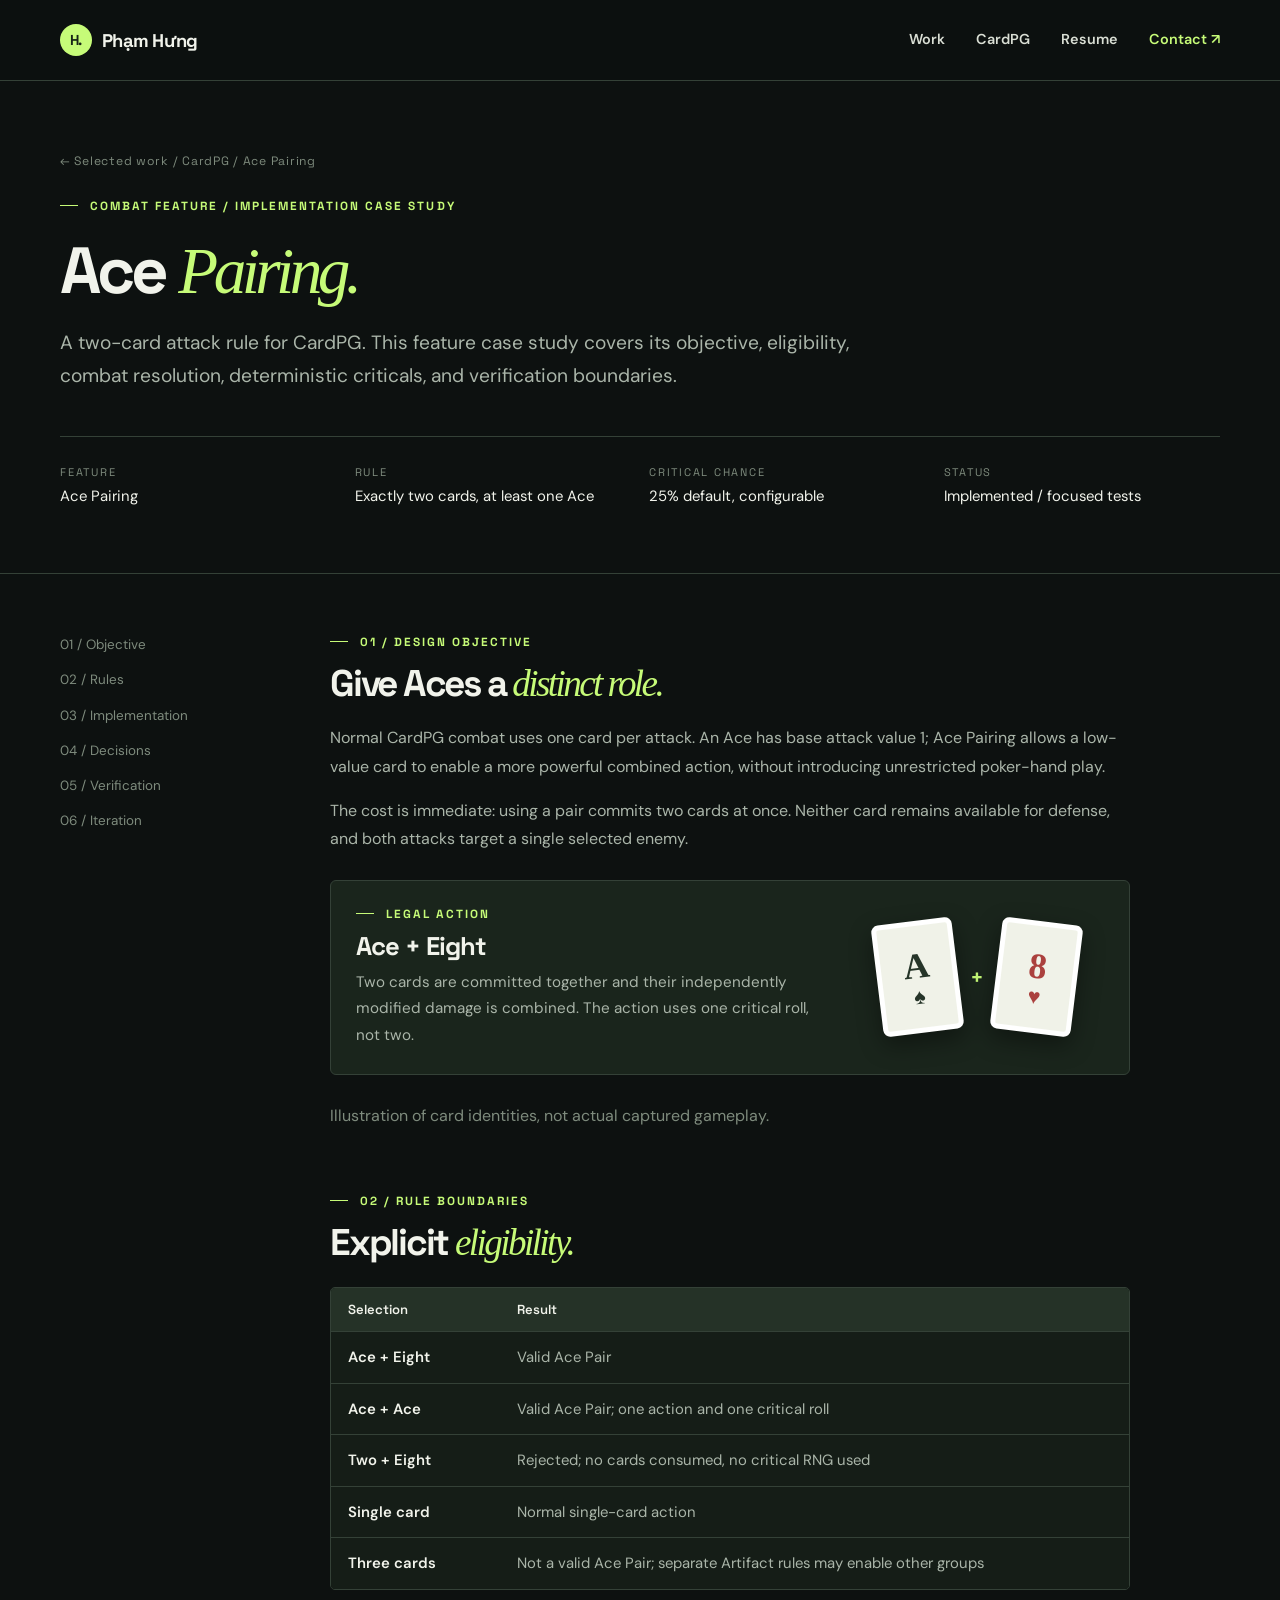
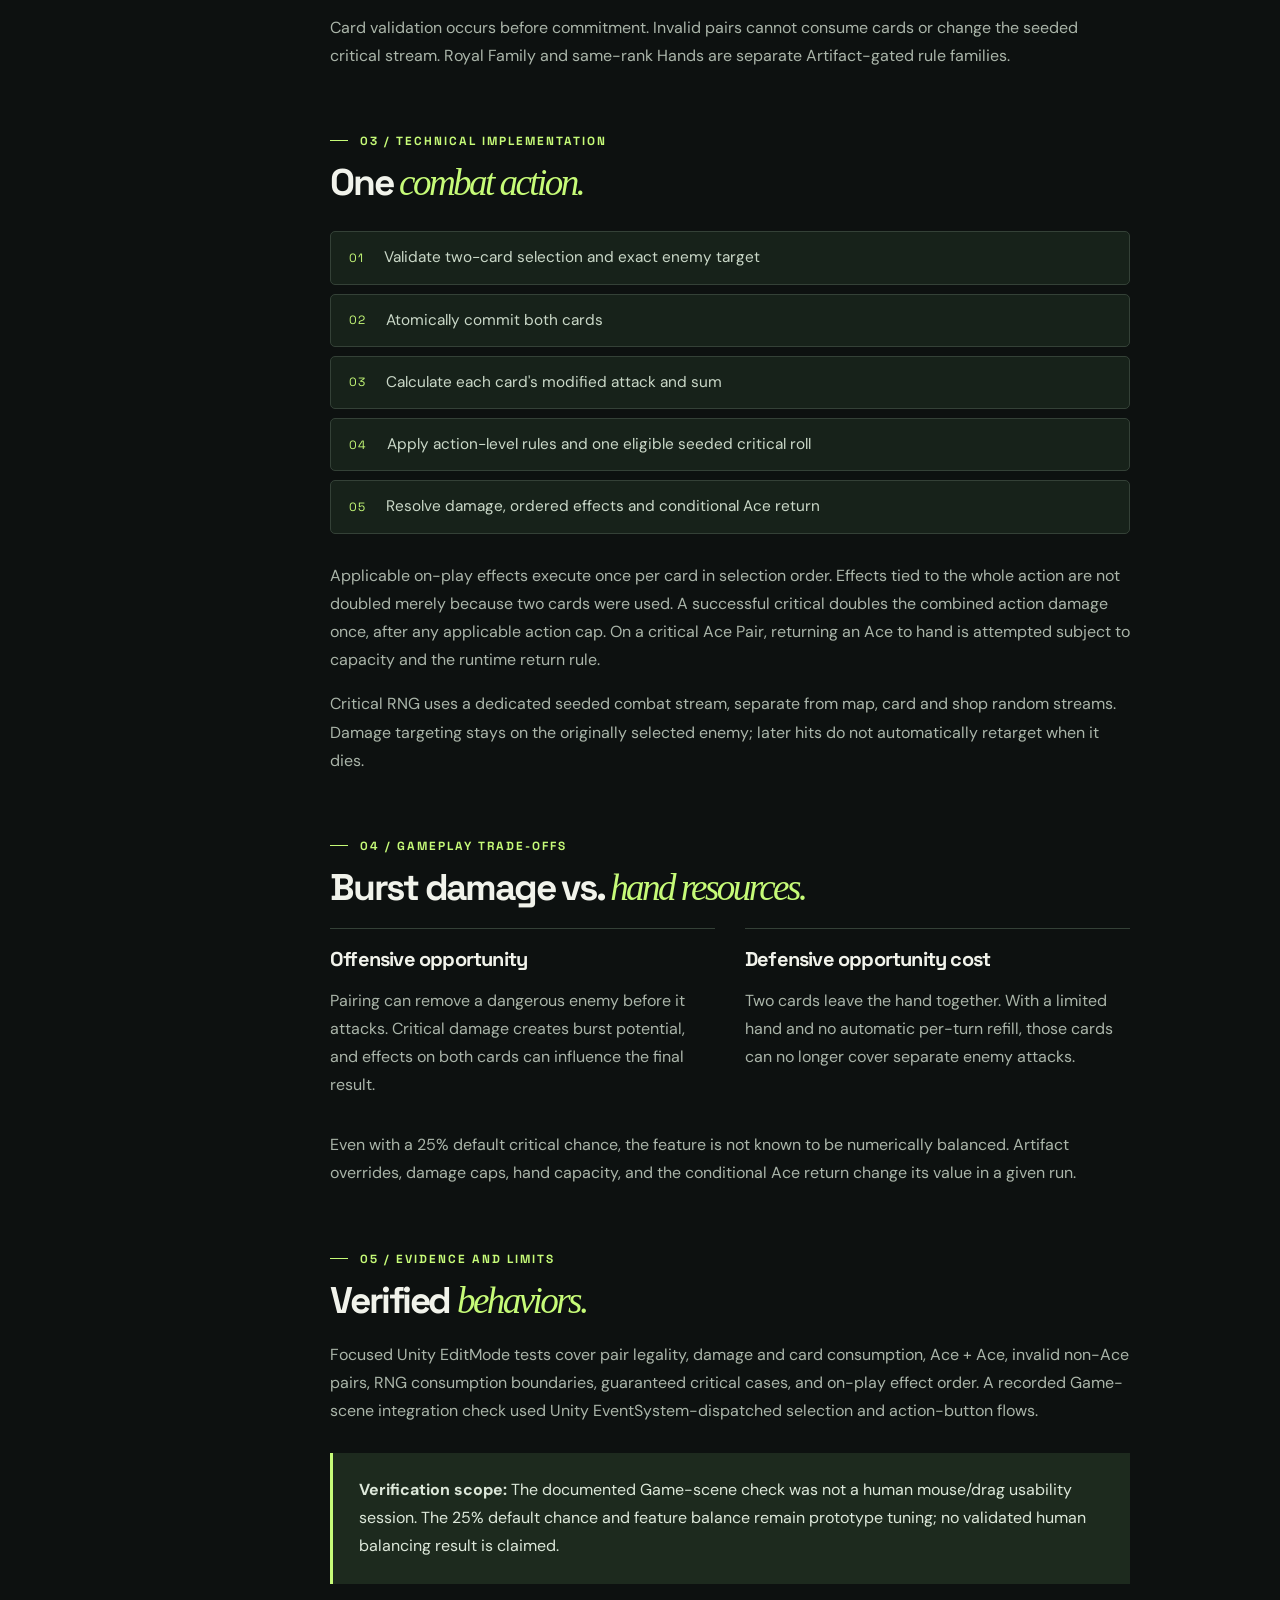
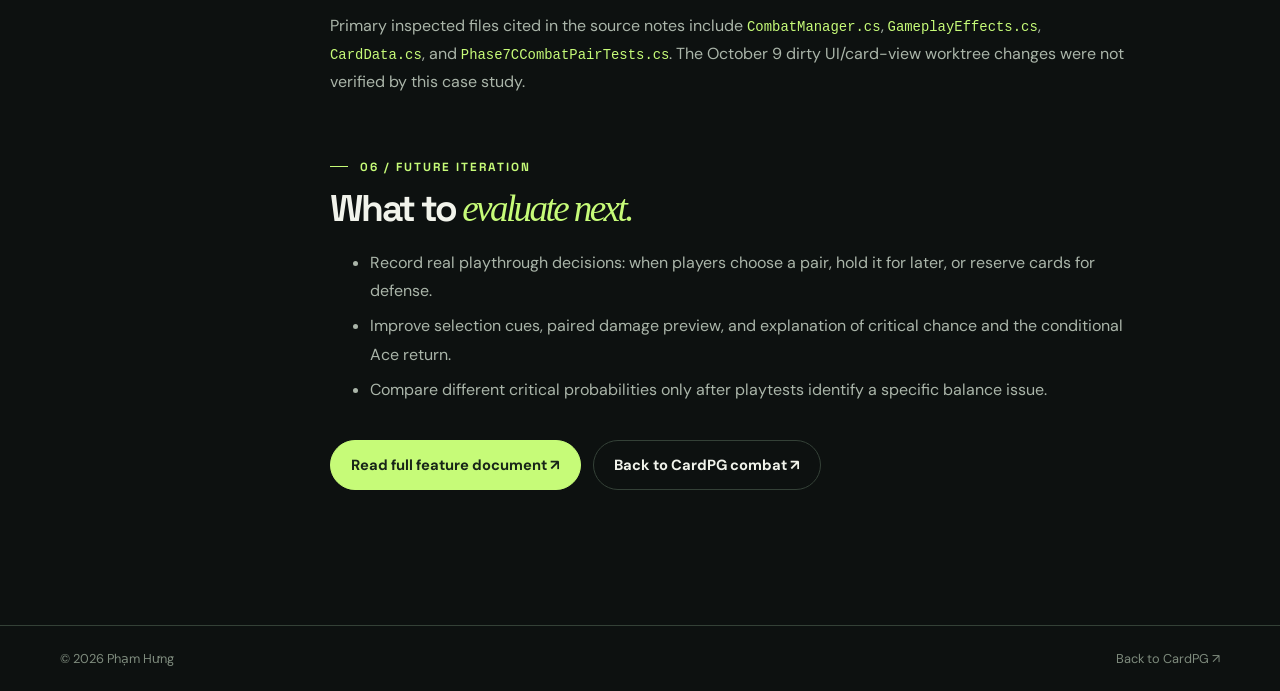
==== ace-pairing.html @ ed2f6949 "Publish CardPG GDD and Ace Pairing feature case study" ====
<!doctype html><html lang="en"><head><meta charset="utf-8"><meta name="viewport" content="width=device-width,initial-scale=1"><meta name="theme-color" content="#0d1110"><meta name="description" content="Ace Pairing design and implementation case study from CardPG - combat rules, atomic card commitment, seeded criticals, tests and trade-offs."><title>Ace Pairing - CardPG - Phạm Hưng</title><link rel="icon" href="favicon.svg" type="image/svg+xml"><link rel="stylesheet" href="style.css"></head><body><a class="skip" href="#main">Skip to content</a><header class="header"><div class="shell nav"><a class="brand" href="index.html"><b>H.</b> Phạm Hưng</a><button class="menu" aria-label="Toggle menu" aria-controls="navlinks" aria-expanded="false">Menu</button><nav id="navlinks" class="nav-links" aria-label="Main navigation"><a href="index.html#work">Work</a><a href="cardpg.html">CardPG</a><a href="resume.html">Resume</a><a href="mailto:hungls170104@gmail.com">Contact ↗</a></nav></div></header><main id="main">
<section class="page-hero"><div class="shell"><div class="crumb"><a href="index.html#work">← Selected work</a> / <a href="cardpg.html">CardPG</a> / Ace Pairing</div><div style="margin-top:29px"><span class="eyebrow">Combat feature / Implementation case study</span></div><h1>Ace <span class="serif accent">Pairing.</span></h1><p class="lead">A two-card attack rule for CardPG. This feature case study covers its objective, eligibility, combat resolution, deterministic criticals, and verification boundaries.</p><dl class="facts"><div><dt>Feature</dt><dd>Ace Pairing</dd></div><div><dt>Rule</dt><dd>Exactly two cards, at least one Ace</dd></div><div><dt>Critical chance</dt><dd>25% default, configurable</dd></div><div><dt>Status</dt><dd>Implemented / focused tests</dd></div></dl></div></section>
<div class="shell case-body"><aside class="case-nav"><a href="#objective">01 / Objective</a><a href="#rules">02 / Rules</a><a href="#resolution">03 / Implementation</a><a href="#tradeoffs">04 / Decisions</a><a href="#verification">05 / Verification</a><a href="#next">06 / Iteration</a></aside>
<article class="case-content"><section id="objective"><span class="eyebrow">01 / Design objective</span><h2>Give Aces a <span class="serif accent">distinct role.</span></h2><p>Normal CardPG combat uses one card per attack. An Ace has base attack value 1; Ace Pairing allows a low-value card to enable a more powerful combined action, without introducing unrestricted poker-hand play.</p><p>The cost is immediate: using a pair commits two cards at once. Neither card remains available for defense, and both attacks target a single selected enemy.</p><div class="feature-callout feature-example"><div><span class="eyebrow">Legal action</span><h3>Ace + Eight</h3><p>Two cards are committed together and their independently modified damage is combined. The action uses one critical roll, not two.</p></div><div class="feature-mini-cards" aria-hidden="true"><span class="mini-ace">A <b>♠</b></span><span class="mini-plus">+</span><span class="mini-ace red">8 <b>♥</b></span></div></div><p class="caption">Illustration of card identities, not actual captured gameplay.</p></section>
<section id="rules"><span class="eyebrow">02 / Rule boundaries</span><h2>Explicit <span class="serif accent">eligibility.</span></h2><div class="rule-table-wrap"><table class="rule-table"><thead><tr><th>Selection</th><th>Result</th></tr></thead><tbody><tr><td>Ace + Eight</td><td>Valid Ace Pair</td></tr><tr><td>Ace + Ace</td><td>Valid Ace Pair; one action and one critical roll</td></tr><tr><td>Two + Eight</td><td>Rejected; no cards consumed, no critical RNG used</td></tr><tr><td>Single card</td><td>Normal single-card action</td></tr><tr><td>Three cards</td><td>Not a valid Ace Pair; separate Artifact rules may enable other groups</td></tr></tbody></table></div><p>Card validation occurs before commitment. Invalid pairs cannot consume cards or change the seeded critical stream. Royal Family and same-rank Hands are separate Artifact-gated rule families.</p></section>
<section id="resolution"><span class="eyebrow">03 / Technical implementation</span><h2>One <span class="serif accent">combat action.</span></h2><div class="flow-steps"><div><strong>01</strong><span>Validate two-card selection and exact enemy target</span></div><div><strong>02</strong><span>Atomically commit both cards</span></div><div><strong>03</strong><span>Calculate each card's modified attack and sum</span></div><div><strong>04</strong><span>Apply action-level rules and one eligible seeded critical roll</span></div><div><strong>05</strong><span>Resolve damage, ordered effects and conditional Ace return</span></div></div><p>Applicable on-play effects execute once per card in selection order. Effects tied to the whole action are not doubled merely because two cards were used. A successful critical doubles the combined action damage once, after any applicable action cap. On a critical Ace Pair, returning an Ace to hand is attempted subject to capacity and the runtime return rule.</p><p>Critical RNG uses a dedicated seeded combat stream, separate from map, card and shop random streams. Damage targeting stays on the originally selected enemy; later hits do not automatically retarget when it dies.</p></section>
<section id="tradeoffs"><span class="eyebrow">04 / Gameplay trade-offs</span><h2>Burst damage vs. <span class="serif accent">hand resources.</span></h2><div class="pairs"><div><h3>Offensive opportunity</h3><p>Pairing can remove a dangerous enemy before it attacks. Critical damage creates burst potential, and effects on both cards can influence the final result.</p></div><div><h3>Defensive opportunity cost</h3><p>Two cards leave the hand together. With a limited hand and no automatic per-turn refill, those cards can no longer cover separate enemy attacks.</p></div></div><p>Even with a 25% default critical chance, the feature is not known to be numerically balanced. Artifact overrides, damage caps, hand capacity, and the conditional Ace return change its value in a given run.</p></section>
<section id="verification"><span class="eyebrow">05 / Evidence and limits</span><h2>Verified <span class="serif accent">behaviors.</span></h2><p>Focused Unity EditMode tests cover pair legality, damage and card consumption, Ace + Ace, invalid non-Ace pairs, RNG consumption boundaries, guaranteed critical cases, and on-play effect order. A recorded Game-scene integration check used Unity EventSystem-dispatched selection and action-button flows.</p><div class="callout"><p><strong>Verification scope:</strong> The documented Game-scene check was not a human mouse/drag usability session. The 25% default chance and feature balance remain prototype tuning; no validated human balancing result is claimed.</p></div><p>Primary inspected files cited in the source notes include <code>CombatManager.cs</code>, <code>GameplayEffects.cs</code>, <code>CardData.cs</code>, and <code>Phase7CCombatPairTests.cs</code>. The October 9 dirty UI/card-view worktree changes were not verified by this case study.</p></section>
<section id="next"><span class="eyebrow">06 / Future iteration</span><h2>What to <span class="serif accent">evaluate next.</span></h2><ul><li>Record real playthrough decisions: when players choose a pair, hold it for later, or reserve cards for defense.</li><li>Improve selection cues, paired damage preview, and explanation of critical chance and the conditional Ace return.</li><li>Compare different critical probabilities only after playtests identify a specific balance issue.</li></ul><div class="btn-row"><a class="btn primary" href="https://github.com/phamhung1701/phamhung1701.github.io/blob/main/docs/CardPG_Feature_Case_Study.md" target="_blank" rel="noopener noreferrer">Read full feature document ↗</a><a class="btn outline" href="cardpg.html#combat">Back to CardPG combat ↗</a></div></section></article></div>
</main><footer class="footer"><div class="shell"><span>© <span data-year>2026</span> Phạm Hưng</span><a href="cardpg.html">Back to CardPG ↗</a></div></footer><script src="script.js" defer></script></body></html>
---- style.css ----
@import url('https://fonts.googleapis.com/css2?family=DM+Sans:wght@400;500;600;700&family=Space+Grotesk:wght@400;500;600;700&display=swap');
:root{--bg:#0d1110;--panel:#17201a;--line:#344137;--text:#f1f3eb;--muted:#aab5a9;--dim:#7e8b7d;--accent:#c6fb78;--ink:#182518;--max:1160px}
*{box-sizing:border-box}html{scroll-behavior:smooth}body{margin:0;background:var(--bg);color:var(--text);font-family:'DM Sans',system-ui,sans-serif;line-height:1.65}a{color:inherit;text-decoration:none}button{font:inherit}p{color:var(--muted)}h1,h2,h3{font-family:'Space Grotesk',sans-serif;letter-spacing:-.06em;line-height:1.08;margin:0}h1{font-size:clamp(3.05rem,5.3vw,4.55rem)}h2{font-size:clamp(2rem,3.5vw,3.2rem)}h3{font-size:clamp(1.5rem,2.4vw,2.4rem)}::selection{background:var(--accent);color:var(--ink)}:focus-visible{outline:2px solid var(--accent);outline-offset:5px}.skip{position:absolute;left:10px;top:-80px;background:var(--accent);color:#111;padding:10px;z-index:9}.skip:focus{top:10px}
.shell{width:min(calc(100% - 78px),var(--max));margin:auto}.header{border-bottom:1px solid var(--line);background:#0d1110ee;position:relative;z-index:5}.nav{height:80px;display:flex;align-items:center;justify-content:space-between}.brand{display:flex;align-items:center;gap:10px;font:700 1.15rem 'Space Grotesk',sans-serif;letter-spacing:-.04em}.brand b{background:var(--accent);color:var(--ink);width:32px;height:32px;display:grid;place-items:center;border-radius:50%;font-size:.9rem}.nav-links{display:flex;gap:31px;align-items:center}.nav-links a{font-size:.9rem;color:#d9ded4;font-weight:600}.nav-links a:hover,.nav-links a:last-child{color:var(--accent)}.menu{display:none;background:transparent;color:var(--text);border:1px solid var(--line);padding:6px 12px;border-radius:5px}
.eyebrow{font:700 .74rem 'Space Grotesk',sans-serif;color:var(--accent);letter-spacing:.17em;text-transform:uppercase;display:flex;align-items:center;gap:12px}.eyebrow:before{content:'';width:18px;height:1px;background:var(--accent)}.serif{font-family:Georgia,serif;font-style:italic;font-weight:400;letter-spacing:-.07em}.accent{color:var(--accent)}.lead{font-size:clamp(1.02rem,1.5vw,1.2rem);max-width:610px;line-height:1.72}.btn-row{display:flex;gap:12px;flex-wrap:wrap;margin-top:29px}.btn{display:inline-flex;align-items:center;justify-content:center;padding:12px 20px;border:1px solid var(--line);border-radius:40px;font-size:.92rem;font-weight:700;min-height:47px;transition:transform .2s,border-color .2s}.btn:hover{transform:translateY(-2px);border-color:var(--accent)}.btn.primary{background:var(--accent);color:var(--ink);border-color:var(--accent)}.btn.primary:hover{background:#e1ffac}.btn.outline{color:var(--text)}.link{color:var(--accent);font-weight:700;display:inline-block;margin-top:8px}.link:hover{text-decoration:underline;text-underline-offset:5px}
.hero{border-bottom:1px solid var(--line);overflow:hidden}.hero-grid{display:grid;grid-template-columns:1.1fr .9fr;align-items:center;gap:25px;min-height:575px;padding:78px 0 85px}.hero h1{font-size:clamp(3.05rem,5.25vw,4.55rem);margin:19px 0 20px;max-width:670px}.hero .lead{max-width:510px}.tiny{font:.72rem 'Space Grotesk',sans-serif;text-transform:uppercase;letter-spacing:.15em;color:var(--dim)}.home-note{margin-top:34px}.hero-art{height:420px;position:relative;display:grid;place-items:center}.hero-art:before{content:'';position:absolute;width:92%;height:92%;border-radius:50%;border:1px solid #445640;background:radial-gradient(ellipse,#273727 0%,#152019 53%,transparent 73%)}.hero-art:after{content:'';position:absolute;width:72%;height:72%;border:1px dashed #445640;border-radius:50%;transform:rotate(-20deg)}.playing-card{position:absolute;width:180px;height:260px;background:#f2f2e7;border:1px solid #d6dacb;border-radius:12px;display:grid;place-items:center;color:#223122;font:700 5.3rem Georgia,serif;box-shadow:0 20px 28px #0007;z-index:2}.playing-card span{position:absolute;left:14px;top:10px;font-size:2rem}.playing-card.left{transform:translate(-100px,-3px) rotate(-23deg);background:repeating-linear-gradient(45deg,#263b2b 0 6px,#35503b 6px 12px);border:7px solid #e3eadd;color:var(--accent)}.playing-card.left:before{content:'CARDPG';font:700 1.2rem 'Space Grotesk',sans-serif;letter-spacing:.1em;border:1px solid #829d7b;padding:38px 8px}.playing-card.middle{transform:translate(0,12px) rotate(-2deg)}.playing-card.right{color:#b0473d;transform:translate(100px,-8px) rotate(19deg)}.chip{position:absolute;z-index:4;border-radius:30px;padding:8px 13px;background:var(--accent);color:var(--ink);font:700 .7rem 'Space Grotesk',sans-serif;letter-spacing:.05em}.chip.one{top:14%;left:0;transform:rotate(-9deg)}.chip.two{bottom:14%;right:0;transform:rotate(5deg)}.art-label{position:absolute;bottom:0;z-index:4;font-size:.68rem;text-transform:uppercase;letter-spacing:.1em;color:var(--dim)}
.section{padding:82px 0;border-bottom:1px solid var(--line)}.section-head{display:flex;justify-content:space-between;align-items:end;gap:35px;margin-bottom:36px}.section-head h2{margin-top:15px}.section-head p{max-width:325px;margin-bottom:0}.project{display:grid;grid-template-columns:1fr 1fr;gap:60px;align-items:center;border-top:1px solid var(--line);padding:30px 0 45px}.project:last-child{padding-bottom:0}.project.reverse .art{order:2}.art{aspect-ratio:1.52;position:relative;display:grid;place-items:center;overflow:hidden;background:radial-gradient(circle at center,#354a35,#1c291e 48%,#131d16);border:1px solid #425440;border-radius:5px}.mini-card{position:absolute;width:106px;height:150px;background:#e6ebe0;color:#263627;border:5px solid white;border-radius:9px;display:grid;place-items:center;font:700 4rem Georgia,serif;box-shadow:0 15px 25px #0008}.mini-card:nth-child(1){transform:translate(-92px,17px) rotate(-18deg)}.mini-card:nth-child(2){color:#b24c46;transform:translate(0,-12px) rotate(2deg)}.mini-card:nth-child(3){transform:translate(94px,18px) rotate(18deg)}.art small{position:absolute;bottom:15px;left:18px;color:#bdccbb;font:.66rem 'Space Grotesk',sans-serif;text-transform:uppercase;letter-spacing:.16em}.fps-art{background:radial-gradient(circle,#38493f,#1d2e31 60%,#111c20);border-color:#405a5b}.crosshair{width:144px;height:144px;border:2px solid #c6fb78b2;border-radius:50%;position:relative;box-shadow:0 0 0 55px #b2e7980a}.crosshair:before,.crosshair:after{content:'';position:absolute;background:var(--accent)}.crosshair:before{height:2px;width:184px;left:-22px;top:69px}.crosshair:after{width:2px;height:184px;left:69px;top:-22px}.crosshair b{position:absolute;inset:57px;background:var(--accent);border-radius:50%}.meta{font:.72rem 'Space Grotesk',sans-serif;color:var(--dim);text-transform:uppercase;letter-spacing:.16em}.project h3{font-size:clamp(1.85rem,2.7vw,2.7rem);margin:12px 0}.project p{font-size:1rem;max-width:460px}.tags{display:flex;gap:7px;flex-wrap:wrap;margin:21px 0}.tags span{border:1px solid var(--line);color:#b6c4b3;border-radius:30px;font-size:.76rem;padding:4px 11px}.cols{display:grid;grid-template-columns:.9fr 1.1fr;gap:90px}.statement{font:500 clamp(1.3rem,2.05vw,1.8rem)/1.46 'Space Grotesk',sans-serif;color:var(--text);letter-spacing:-.035em}.skills{display:grid;grid-template-columns:1fr 1fr;gap:22px;margin-top:30px}.skills div{border-top:1px solid var(--line);padding-top:14px}.skills h3{font-size:1rem;letter-spacing:-.015em}.skills p{font-size:.92rem}.contact{padding:88px 0}.contact h2{margin:18px 0}.footer{border-top:1px solid var(--line);padding:22px 0;color:var(--dim);font-size:.8rem}.footer .shell{display:flex;justify-content:space-between;gap:12px;flex-wrap:wrap}.footer a:hover{color:var(--accent)}
/* Case study pages */
.page-hero{padding:72px 0 49px;border-bottom:1px solid var(--line)}.crumb{font:.76rem 'Space Grotesk',sans-serif;color:var(--dim);letter-spacing:.06em}.crumb a:hover{color:var(--accent)}.page-hero h1{margin:23px 0 18px;font-size:clamp(2.75rem,5.1vw,4.65rem)}.page-hero .lead{max-width:790px}.facts{border-top:1px solid var(--line);display:grid;grid-template-columns:repeat(4,1fr);gap:18px;margin-top:44px;padding-top:28px}.facts dt{font:.69rem 'Space Grotesk',sans-serif;color:var(--dim);text-transform:uppercase;letter-spacing:.16em}.facts dd{margin:5px 0 0;font-size:.93rem}.case-body{display:grid;grid-template-columns:180px minmax(0,800px);gap:90px;padding:60px 0 72px}.case-nav{align-self:start;position:sticky;top:24px;display:grid;gap:13px}.case-nav a{font-size:.84rem;color:var(--dim)}.case-nav a:hover{color:var(--accent)}.case-content section{margin-bottom:63px;scroll-margin-top:26px}.case-content h2{margin:14px 0 20px;font-size:clamp(1.92rem,2.9vw,2.65rem)}.case-content h3{font-size:1.25rem;letter-spacing:-.04em;margin:30px 0 10px}.case-content p,.case-content li{font-size:1rem;line-height:1.76}.case-content li{color:var(--muted);padding-bottom:7px}.callout{padding:23px 26px;background:#1d2a1e;border-left:3px solid var(--accent);margin:28px 0}.callout p{margin:0;color:#dde8da}.diagram{border:1px solid #445343;background:#162019;border-radius:4px;margin:33px 0;padding:24px}.diagram-grid{display:grid;grid-template-columns:repeat(4,1fr);gap:10px}.diagram-grid div{border:1px solid #5a6b57;padding:16px 9px;text-align:center;border-radius:4px;background:#243126;display:grid;align-content:center;min-height:100px}.diagram-grid strong{font:.88rem 'Space Grotesk',sans-serif}.diagram-grid small{color:#bac8b8;font-size:.72rem;margin-top:7px}.caption{font-size:.8rem;color:var(--dim);margin-top:14px}.capture{padding:40px;text-align:center;min-height:230px;display:grid;align-content:center;justify-items:center;border:1px dashed #566956;background:repeating-linear-gradient(135deg,#1a241d 0 13px,#1c291f 13px 14px);margin:30px 0}.capture strong{font:.7rem 'Space Grotesk',sans-serif;letter-spacing:.15em;color:var(--accent);text-transform:uppercase}.capture p{font-size:.87rem;max-width:400px}.pairs{display:grid;grid-template-columns:1fr 1fr;gap:30px}.pairs>div{border-top:1px solid var(--line);padding-top:15px}.pairs h3{margin-top:5px}
/* Printable web resume */
.resume-wrap{max-width:900px;padding:65px 0 95px;margin:auto}.resume-wrap h1{font-size:clamp(2.45rem,4vw,3.6rem);margin:15px 0 25px}.resume-paper{background:#f8f8f1;color:#1e271e;padding:45px 56px;border-radius:4px;margin-top:30px}.resume-paper h2{font-size:1.17rem;border-bottom:1px solid #afb5a8;margin:27px 0 11px;padding-bottom:5px;color:#152019;letter-spacing:-.02em}.resume-paper h3{font-size:1.05rem;letter-spacing:-.03em}.resume-paper h1{font-size:2.05rem;color:#152019;margin:0}.resume-paper p,.resume-paper li{font-size:.93rem;line-height:1.6;color:#39453a}.resume-paper li{margin-bottom:5px}.resume-paper ul{padding-left:19px;margin:8px 0}.resume-paper a{color:#316331;text-decoration:underline}.resume-row{display:flex;align-items:baseline;justify-content:space-between;gap:20px}.resume-row span{font-size:.85rem;color:#627164;white-space:nowrap}.resume-sub{font-style:italic;margin:4px 0}.print-note{color:var(--dim);font-size:.85rem;margin-top:16px}
@media(max-width:1000px){.hero-grid{grid-template-columns:1fr 350px}.hero-art{transform:scale(.82)}.project{gap:35px}.case-body{gap:50px}}
@media(max-width:760px){.shell{width:min(calc(100% - 38px),var(--max))}.nav{height:70px}.menu{display:block}.nav-links{display:none;position:absolute;left:0;right:0;top:70px;padding:23px;background:#121a14;border-bottom:1px solid var(--line);flex-direction:column;align-items:flex-start;gap:17px}.nav-links.open{display:flex}.hero-grid{grid-template-columns:1fr;padding:63px 0 69px;min-height:auto}.hero-art{transform:scale(.76);height:340px;margin:-15px 0 -40px}.hero h1{font-size:clamp(2.75rem,9.8vw,3.8rem)}.section{padding:66px 0}.section-head{display:block;margin-bottom:26px}.section-head p{margin-top:17px}.project{grid-template-columns:1fr;gap:22px}.project.reverse .art{order:0}.art{aspect-ratio:1.55}.cols{grid-template-columns:1fr;gap:22px}.contact{padding:75px 0}.page-hero{padding:56px 0 42px}.facts{grid-template-columns:1fr 1fr;gap:22px}.case-body{grid-template-columns:1fr;gap:30px;padding:44px 0}.case-nav{position:static;display:flex;flex-wrap:wrap;gap:13px 20px}.diagram-grid{grid-template-columns:1fr 1fr}.pairs{grid-template-columns:1fr}.resume-wrap{padding:42px 0}.resume-paper{padding:30px 25px}.resume-row{display:block}.resume-row span{display:block;margin-top:5px}}
@media(max-width:390px){.hero-art{transform:scale(.67);margin:-45px 0 -65px}.skills{grid-template-columns:1fr}}
@media(prefers-reduced-motion:reduce){html{scroll-behavior:auto}.btn{transition:none}}
@media print{.header,.footer,.no-print{display:none!important}body{background:#fff}.resume-wrap{padding:0;width:100%}.resume-paper{margin:0;padding:0;background:#fff}.resume-paper h2{margin-top:14px}.resume-paper p,.resume-paper li{font-size:9.5pt}.resume-paper li{margin-bottom:2px}@page{size:A4;margin:15mm}}

/* Case study documentation and Ace Pairing; compact sizing follows existing typography */
.secondary-link{font-size:.9rem;margin-top:8px}.feature-callout{display:grid;grid-template-columns:1.5fr .8fr;align-items:center;gap:20px;padding:25px;border:1px solid var(--line);border-radius:6px;background:#1a251c;margin:27px 0}.feature-callout h3{margin:12px 0 8px;font-size:clamp(1.25rem,2vw,1.8rem)}.feature-callout p{font-size:.95rem;margin:0}.feature-mini-cards{display:flex;align-items:center;justify-content:center;gap:12px;min-height:130px}.mini-ace{width:81px;height:112px;display:flex;flex-direction:column;align-items:center;justify-content:center;background:#f0f2e8;color:#263529;font:700 2.25rem Georgia,serif;border:5px solid white;border-radius:7px;box-shadow:0 9px 23px #0006;transform:rotate(-7deg)}.mini-ace.red{color:#ab413e;transform:rotate(7deg)}.mini-ace b{font-size:1.35rem;line-height:1}.mini-plus{font:600 1.4rem 'Space Grotesk',sans-serif;color:var(--accent)}.doc-grid{display:grid;grid-template-columns:repeat(2,minmax(0,1fr));gap:16px;margin:28px 0}.doc-card{display:block;border:1px solid var(--line);background:#151e17;border-radius:6px;padding:23px;transition:border-color .2s}.doc-card:hover{border-color:var(--accent)}.doc-card .doc-type{font:.68rem 'Space Grotesk',sans-serif;letter-spacing:.1em;color:var(--accent);text-transform:uppercase}.doc-card h3{margin:11px 0;font-size:1.34rem}.doc-card p{font-size:.92rem;line-height:1.58}.doc-card .link{font-size:.85rem}.rule-table-wrap{overflow:auto;border:1px solid var(--line);border-radius:5px;margin:24px 0}.rule-table{width:100%;border-collapse:collapse;font-size:.93rem}.rule-table th{text-align:left;background:#253227;color:var(--text);font:600 .82rem 'Space Grotesk',sans-serif}.rule-table td{color:var(--muted);background:#151d17}.rule-table td,.rule-table th{padding:13px 17px;border-bottom:1px solid var(--line);vertical-align:top}.rule-table tr:last-child td{border-bottom:0}.rule-table td:first-child{color:var(--text);font-weight:600;min-width:135px}.flow-steps{margin:28px 0;display:grid;gap:9px}.flow-steps>div{display:flex;align-items:center;gap:20px;background:#17221a;border:1px solid var(--line);border-radius:5px;padding:13px 18px;color:#cad8c8;font-size:.96rem}.flow-steps strong{color:var(--accent);font:.75rem 'Space Grotesk',sans-serif;letter-spacing:.08em}.case-content code{font-size:.87em;color:var(--accent);overflow-wrap:anywhere}@media(max-width:760px){.feature-callout{grid-template-columns:1fr}.feature-mini-cards{min-height:115px}.doc-grid{grid-template-columns:1fr}.rule-table td,.rule-table th{padding:11px 12px}}
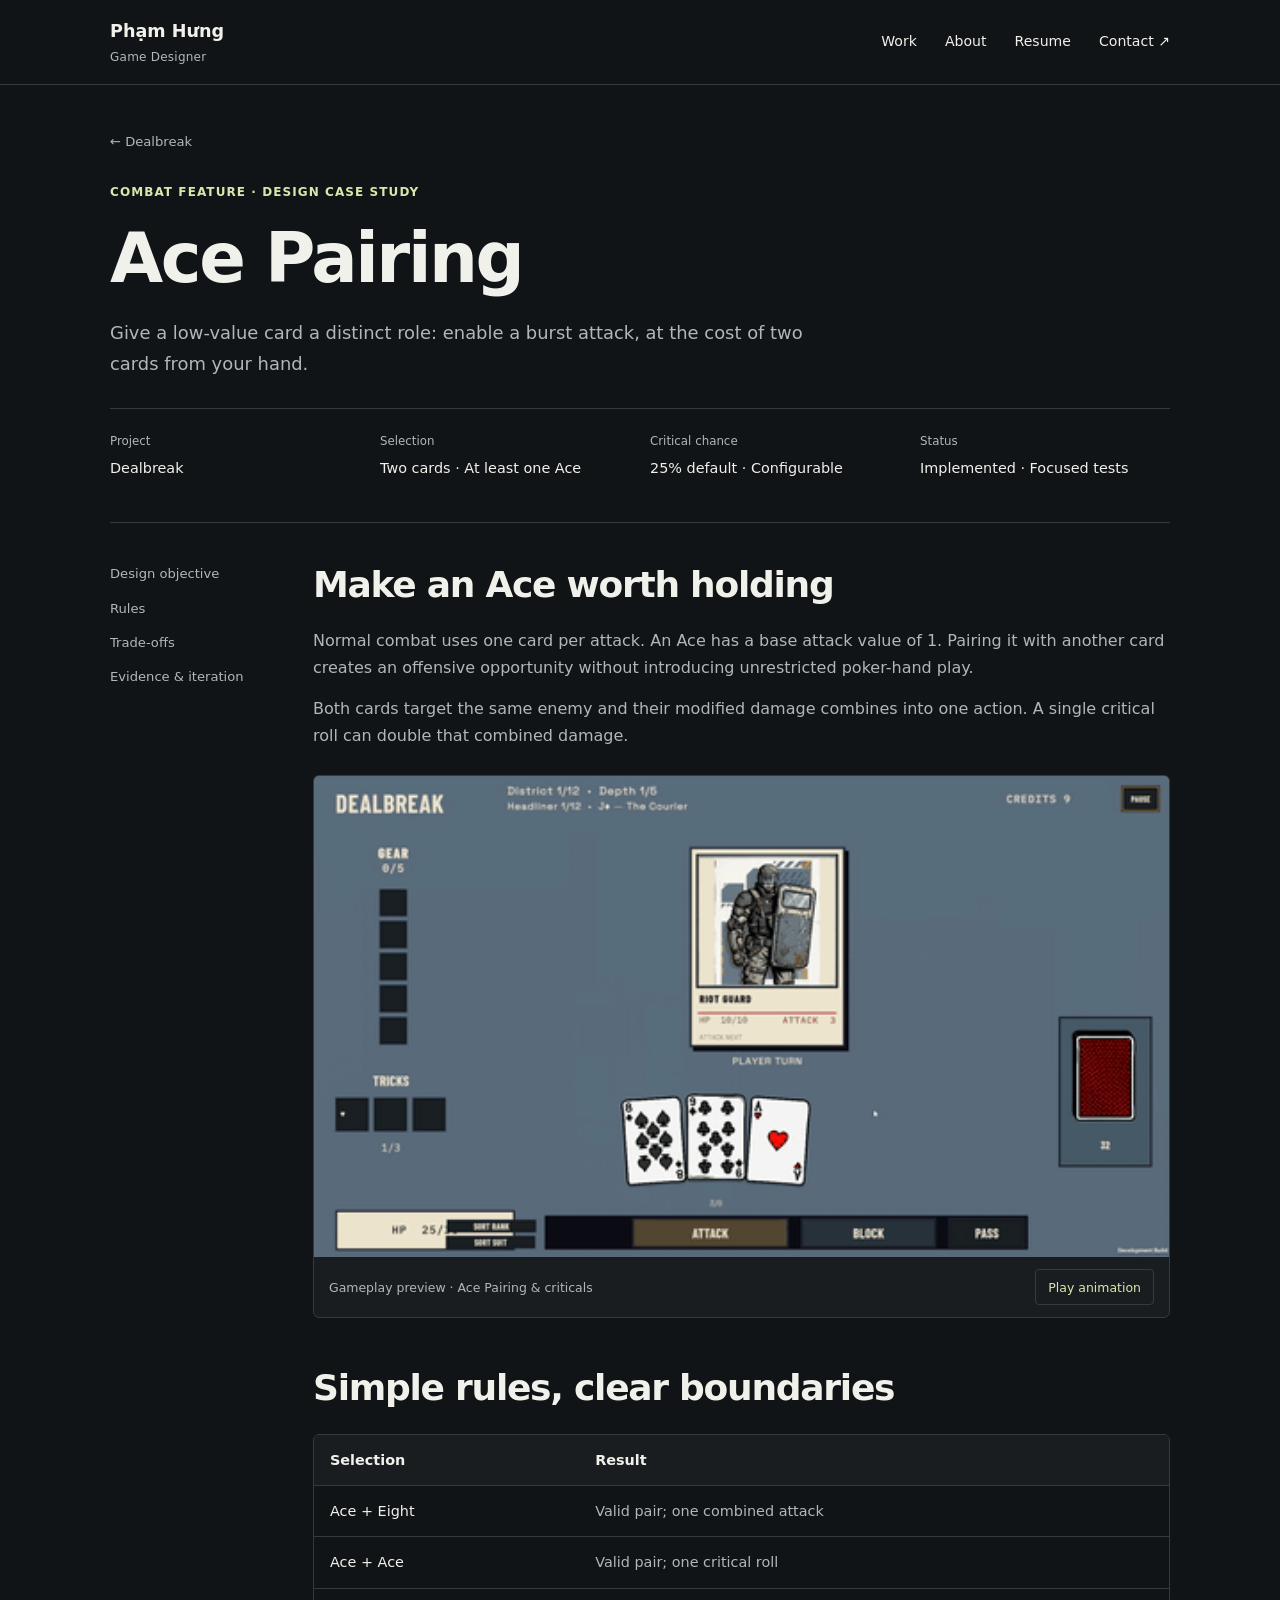
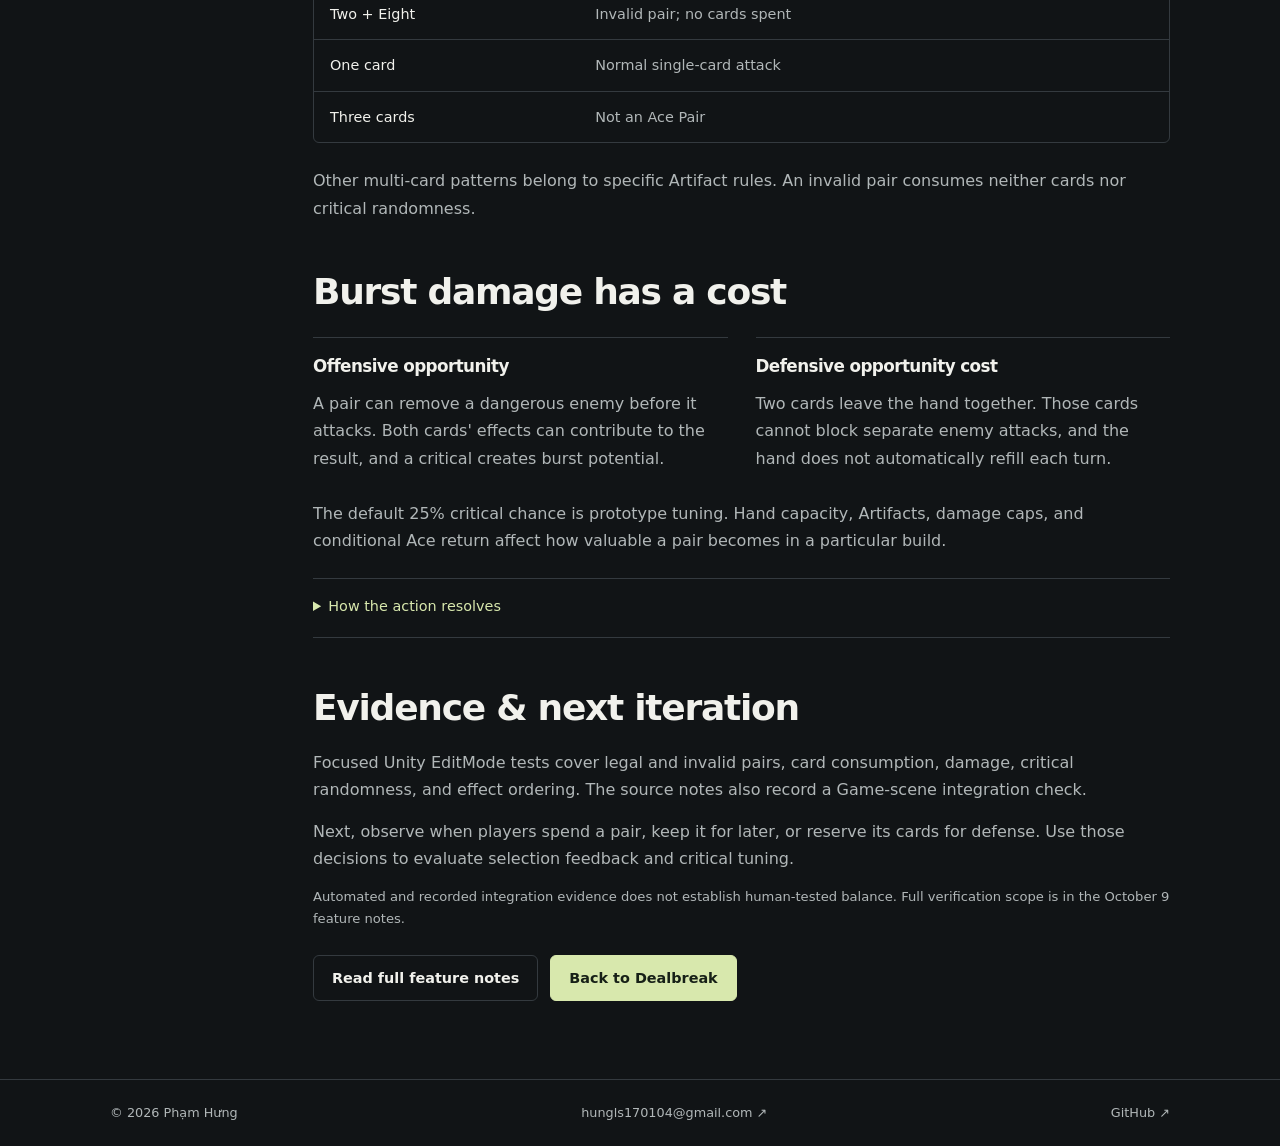
==== commit 520f6c02: "Simplify game design portfolio and showcase Dealbreak gameplay" ====
--- a/ace-pairing.html
+++ b/ace-pairing.html
@@ -1,10 +1,8 @@
-<!doctype html><html lang="en"><head><meta charset="utf-8"><meta name="viewport" content="width=device-width,initial-scale=1"><meta name="theme-color" content="#0d1110"><meta name="description" content="Ace Pairing design and implementation case study from CardPG - combat rules, atomic card commitment, seeded criticals, tests and trade-offs."><title>Ace Pairing - CardPG - Phạm Hưng</title><link rel="icon" href="favicon.svg" type="image/svg+xml"><link rel="stylesheet" href="style.css"></head><body><a class="skip" href="#main">Skip to content</a><header class="header"><div class="shell nav"><a class="brand" href="index.html"><b>H.</b> Phạm Hưng</a><button class="menu" aria-label="Toggle menu" aria-controls="navlinks" aria-expanded="false">Menu</button><nav id="navlinks" class="nav-links" aria-label="Main navigation"><a href="index.html#work">Work</a><a href="cardpg.html">CardPG</a><a href="resume.html">Resume</a><a href="mailto:hungls170104@gmail.com">Contact ↗</a></nav></div></header><main id="main">
-<section class="page-hero"><div class="shell"><div class="crumb"><a href="index.html#work">← Selected work</a> / <a href="cardpg.html">CardPG</a> / Ace Pairing</div><div style="margin-top:29px"><span class="eyebrow">Combat feature / Implementation case study</span></div><h1>Ace <span class="serif accent">Pairing.</span></h1><p class="lead">A two-card attack rule for CardPG. This feature case study covers its objective, eligibility, combat resolution, deterministic criticals, and verification boundaries.</p><dl class="facts"><div><dt>Feature</dt><dd>Ace Pairing</dd></div><div><dt>Rule</dt><dd>Exactly two cards, at least one Ace</dd></div><div><dt>Critical chance</dt><dd>25% default, configurable</dd></div><div><dt>Status</dt><dd>Implemented / focused tests</dd></div></dl></div></section>
-<div class="shell case-body"><aside class="case-nav"><a href="#objective">01 / Objective</a><a href="#rules">02 / Rules</a><a href="#resolution">03 / Implementation</a><a href="#tradeoffs">04 / Decisions</a><a href="#verification">05 / Verification</a><a href="#next">06 / Iteration</a></aside>
-<article class="case-content"><section id="objective"><span class="eyebrow">01 / Design objective</span><h2>Give Aces a <span class="serif accent">distinct role.</span></h2><p>Normal CardPG combat uses one card per attack. An Ace has base attack value 1; Ace Pairing allows a low-value card to enable a more powerful combined action, without introducing unrestricted poker-hand play.</p><p>The cost is immediate: using a pair commits two cards at once. Neither card remains available for defense, and both attacks target a single selected enemy.</p><div class="feature-callout feature-example"><div><span class="eyebrow">Legal action</span><h3>Ace + Eight</h3><p>Two cards are committed together and their independently modified damage is combined. The action uses one critical roll, not two.</p></div><div class="feature-mini-cards" aria-hidden="true"><span class="mini-ace">A <b>♠</b></span><span class="mini-plus">+</span><span class="mini-ace red">8 <b>♥</b></span></div></div><p class="caption">Illustration of card identities, not actual captured gameplay.</p></section>
-<section id="rules"><span class="eyebrow">02 / Rule boundaries</span><h2>Explicit <span class="serif accent">eligibility.</span></h2><div class="rule-table-wrap"><table class="rule-table"><thead><tr><th>Selection</th><th>Result</th></tr></thead><tbody><tr><td>Ace + Eight</td><td>Valid Ace Pair</td></tr><tr><td>Ace + Ace</td><td>Valid Ace Pair; one action and one critical roll</td></tr><tr><td>Two + Eight</td><td>Rejected; no cards consumed, no critical RNG used</td></tr><tr><td>Single card</td><td>Normal single-card action</td></tr><tr><td>Three cards</td><td>Not a valid Ace Pair; separate Artifact rules may enable other groups</td></tr></tbody></table></div><p>Card validation occurs before commitment. Invalid pairs cannot consume cards or change the seeded critical stream. Royal Family and same-rank Hands are separate Artifact-gated rule families.</p></section>
-<section id="resolution"><span class="eyebrow">03 / Technical implementation</span><h2>One <span class="serif accent">combat action.</span></h2><div class="flow-steps"><div><strong>01</strong><span>Validate two-card selection and exact enemy target</span></div><div><strong>02</strong><span>Atomically commit both cards</span></div><div><strong>03</strong><span>Calculate each card's modified attack and sum</span></div><div><strong>04</strong><span>Apply action-level rules and one eligible seeded critical roll</span></div><div><strong>05</strong><span>Resolve damage, ordered effects and conditional Ace return</span></div></div><p>Applicable on-play effects execute once per card in selection order. Effects tied to the whole action are not doubled merely because two cards were used. A successful critical doubles the combined action damage once, after any applicable action cap. On a critical Ace Pair, returning an Ace to hand is attempted subject to capacity and the runtime return rule.</p><p>Critical RNG uses a dedicated seeded combat stream, separate from map, card and shop random streams. Damage targeting stays on the originally selected enemy; later hits do not automatically retarget when it dies.</p></section>
-<section id="tradeoffs"><span class="eyebrow">04 / Gameplay trade-offs</span><h2>Burst damage vs. <span class="serif accent">hand resources.</span></h2><div class="pairs"><div><h3>Offensive opportunity</h3><p>Pairing can remove a dangerous enemy before it attacks. Critical damage creates burst potential, and effects on both cards can influence the final result.</p></div><div><h3>Defensive opportunity cost</h3><p>Two cards leave the hand together. With a limited hand and no automatic per-turn refill, those cards can no longer cover separate enemy attacks.</p></div></div><p>Even with a 25% default critical chance, the feature is not known to be numerically balanced. Artifact overrides, damage caps, hand capacity, and the conditional Ace return change its value in a given run.</p></section>
-<section id="verification"><span class="eyebrow">05 / Evidence and limits</span><h2>Verified <span class="serif accent">behaviors.</span></h2><p>Focused Unity EditMode tests cover pair legality, damage and card consumption, Ace + Ace, invalid non-Ace pairs, RNG consumption boundaries, guaranteed critical cases, and on-play effect order. A recorded Game-scene integration check used Unity EventSystem-dispatched selection and action-button flows.</p><div class="callout"><p><strong>Verification scope:</strong> The documented Game-scene check was not a human mouse/drag usability session. The 25% default chance and feature balance remain prototype tuning; no validated human balancing result is claimed.</p></div><p>Primary inspected files cited in the source notes include <code>CombatManager.cs</code>, <code>GameplayEffects.cs</code>, <code>CardData.cs</code>, and <code>Phase7CCombatPairTests.cs</code>. The October 9 dirty UI/card-view worktree changes were not verified by this case study.</p></section>
-<section id="next"><span class="eyebrow">06 / Future iteration</span><h2>What to <span class="serif accent">evaluate next.</span></h2><ul><li>Record real playthrough decisions: when players choose a pair, hold it for later, or reserve cards for defense.</li><li>Improve selection cues, paired damage preview, and explanation of critical chance and the conditional Ace return.</li><li>Compare different critical probabilities only after playtests identify a specific balance issue.</li></ul><div class="btn-row"><a class="btn primary" href="https://github.com/phamhung1701/phamhung1701.github.io/blob/main/docs/CardPG_Feature_Case_Study.md" target="_blank" rel="noopener noreferrer">Read full feature document ↗</a><a class="btn outline" href="cardpg.html#combat">Back to CardPG combat ↗</a></div></section></article></div>
-</main><footer class="footer"><div class="shell"><span>© <span data-year>2026</span> Phạm Hưng</span><a href="cardpg.html">Back to CardPG ↗</a></div></footer><script src="script.js" defer></script></body></html>+<!doctype html>
+<html lang="en"><head><meta charset="utf-8"><meta name="viewport" content="width=device-width,initial-scale=1"><meta name="theme-color" content="#111416"><meta name="description" content="An Ace Pairing game design case study: giving low-value cards a role through burst damage, defensive opportunity cost, and clear eligibility rules."><title>Ace Pairing — Dealbreak — Phạm Hưng</title><link rel="icon" href="favicon.svg" type="image/svg+xml"><link rel="stylesheet" href="style.css"></head><body><a class="skip" href="#main">Skip to content</a><header class="header"><div class="shell nav"><a class="brand" href="index.html">Phạm Hưng<span>Game Designer</span></a><button class="menu" aria-label="Toggle menu" aria-controls="navlinks" aria-expanded="false">Menu</button><nav id="navlinks" class="nav-links" aria-label="Main navigation"><a href="index.html#work">Work</a><a href="index.html#about">About</a><a href="resume.html">Resume</a><a href="mailto:hungls170104@gmail.com">Contact ↗</a></nav></div></header><main id="main">
+<section class="page-hero shell"><a class="crumb" href="dealbreak.html#combat">← Dealbreak</a><p class="eyebrow">Combat feature · Design case study</p><h1>Ace Pairing</h1><p class="lead">Give a low-value card a distinct role: enable a burst attack, at the cost of two cards from your hand.</p><dl class="facts"><div><dt>Project</dt><dd>Dealbreak</dd></div><div><dt>Selection</dt><dd>Two cards · At least one Ace</dd></div><div><dt>Critical chance</dt><dd>25% default · Configurable</dd></div><div><dt>Status</dt><dd>Implemented · Focused tests</dd></div></dl></section>
+<div class="shell case-body"><aside class="case-nav" aria-label="On this page"><a href="#objective">Design objective</a><a href="#rules">Rules</a><a href="#decisions">Trade-offs</a><a href="#evidence">Evidence &amp; iteration</a></aside><article class="case-content">
+<section id="objective"><h2>Make an Ace worth holding</h2><p>Normal combat uses one card per attack. An Ace has a base attack value of 1. Pairing it with another card creates an offensive opportunity without introducing unrestricted poker-hand play.</p><p>Both cards target the same enemy and their modified damage combines into one action. A single critical roll can double that combined damage.</p><figure class="media"><img src="assets/ace-pair.png" data-motion-src="assets/ace-pair.gif" alt="Ace Pairing and critical damage demonstrated in Dealbreak combat" width="1920" height="1080" loading="lazy"><figcaption><span>Gameplay preview · Ace Pairing &amp; criticals</span><button class="motion-toggle" type="button" aria-pressed="false">Play animation</button></figcaption></figure></section>
+<section id="rules"><h2>Simple rules, clear boundaries</h2><div class="rule-table-wrap"><table class="rule-table"><thead><tr><th scope="col">Selection</th><th scope="col">Result</th></tr></thead><tbody><tr><td>Ace + Eight</td><td>Valid pair; one combined attack</td></tr><tr><td>Ace + Ace</td><td>Valid pair; one critical roll</td></tr><tr><td>Two + Eight</td><td>Invalid pair; no cards spent</td></tr><tr><td>One card</td><td>Normal single-card attack</td></tr><tr><td>Three cards</td><td>Not an Ace Pair</td></tr></tbody></table></div><p>Other multi-card patterns belong to specific Artifact rules. An invalid pair consumes neither cards nor critical randomness.</p></section>
+<section id="decisions"><h2>Burst damage has a cost</h2><div class="pairs"><div><h3>Offensive opportunity</h3><p>A pair can remove a dangerous enemy before it attacks. Both cards' effects can contribute to the result, and a critical creates burst potential.</p></div><div><h3>Defensive opportunity cost</h3><p>Two cards leave the hand together. Those cards cannot block separate enemy attacks, and the hand does not automatically refill each turn.</p></div></div><p>The default 25% critical chance is prototype tuning. Hand capacity, Artifacts, damage caps, and conditional Ace return affect how valuable a pair becomes in a particular build.</p><details><summary>How the action resolves</summary><ol><li>Validate the pair and selected enemy.</li><li>Commit both cards together.</li><li>Calculate each card's modified attack and sum the damage.</li><li>Apply action-level rules and one eligible seeded critical roll.</li><li>Resolve ordered effects and the conditional Ace return.</li></ol><p>On-play effects run once per card. A successful critical doubles the action damage once, after any applicable cap. Ace return remains subject to hand capacity and the runtime rule.</p></details></section>
+<section id="evidence"><h2>Evidence &amp; next iteration</h2><p>Focused Unity EditMode tests cover legal and invalid pairs, card consumption, damage, critical randomness, and effect ordering. The source notes also record a Game-scene integration check.</p><p>Next, observe when players spend a pair, keep it for later, or reserve its cards for defense. Use those decisions to evaluate selection feedback and critical tuning.</p><p class="caption">Automated and recorded integration evidence does not establish human-tested balance. Full verification scope is in the October 9 feature notes.</p><div class="btn-row"><a class="btn outline" href="https://github.com/phamhung1701/phamhung1701.github.io/blob/main/docs/CardPG_Feature_Case_Study.md" target="_blank" rel="noopener noreferrer">Read full feature notes</a><a class="btn primary" href="dealbreak.html">Back to Dealbreak</a></div></section></article></div></main><footer class="footer"><div class="shell"><span>© <span data-year>2026</span> Phạm Hưng</span><a href="mailto:hungls170104@gmail.com">hungls170104@gmail.com ↗</a><a href="https://github.com/phamhung1701" target="_blank" rel="noopener noreferrer">GitHub ↗</a></div></footer><script src="script.js" defer></script></body></html>
--- a/style.css
+++ b/style.css
@@ -1,20 +1,9 @@
+:root{color-scheme:dark;--bg:#111416;--panel:#191d20;--line:#343a3f;--text:#f1f1ec;--muted:#b1b7b8;--accent:#d8e8ad;--max:1060px}
+*{box-sizing:border-box}html{scroll-behavior:smooth}body{margin:0;background:var(--bg);color:var(--text);font:16px/1.7 system-ui,-apple-system,'Segoe UI',sans-serif}a{color:inherit;text-decoration:none}button{font:inherit;cursor:pointer}img{display:block;width:100%;height:auto}h1,h2,h3{margin:0;line-height:1.2;letter-spacing:-.035em}h1{font-size:clamp(2.8rem,6vw,4.3rem)}h2{font-size:clamp(1.7rem,3vw,2.25rem)}h3{font-size:1.45rem}p,li{color:var(--muted)}p{margin:14px 0}a:hover{color:var(--accent)}::selection{background:var(--accent);color:var(--bg)}:focus-visible{outline:2px solid var(--accent);outline-offset:5px}.shell{width:min(calc(100% - 64px),var(--max));margin-inline:auto}.skip{position:absolute;top:-100px;left:15px;padding:10px;background:var(--accent);color:var(--bg);z-index:10}.skip:focus{top:12px}.header{border-bottom:1px solid var(--line)}.nav{height:84px;display:flex;align-items:center;justify-content:space-between;gap:20px}.brand{font-weight:650;font-size:1.1rem}.brand span{display:block;color:var(--muted);font-size:.75rem;font-weight:400;letter-spacing:.02em}.nav-links{display:flex;gap:28px;font-size:.88rem}.menu{display:none;background:var(--panel);color:var(--text);border:1px solid var(--line);padding:7px 14px;border-radius:5px}.hero{padding-block:68px 56px}.hero h1 span{display:block}.eyebrow{color:var(--accent);font-size:.75rem;font-weight:600;letter-spacing:.09em;text-transform:uppercase}.hero .eyebrow{margin-top:0}.lead{font-size:1.12rem;max-width:710px;line-height:1.75}.hero .lead{margin-top:23px}.accent{color:var(--accent)}.serif{font:inherit;letter-spacing:inherit}.tiny,.meta,.caption,.crumb,.muted{font-size:.82rem;color:var(--muted)}.tiny{margin-top:24px}.btn-row{display:flex;align-items:center;gap:12px;flex-wrap:wrap;margin-top:24px}.btn{display:inline-flex;align-items:center;justify-content:center;border:1px solid var(--line);border-radius:6px;padding:10px 18px;min-height:44px;font-size:.9rem;font-weight:600}.btn.primary{background:var(--accent);color:#172017;border-color:var(--accent)}.btn:hover{border-color:var(--accent)}.btn.primary:hover{background:#e5f2c5}.link{display:inline-block;color:var(--accent);font-size:.9rem;font-weight:600}.link:hover{text-decoration:underline;text-underline-offset:4px}.section{padding-block:44px 56px;border-top:1px solid var(--line)}.section-head{display:flex;justify-content:space-between;align-items:baseline;margin-bottom:24px}.featured{border:1px solid var(--line);border-radius:8px;overflow:hidden;background:var(--panel)}.project-image{display:block;background:#526373}.project-image img{aspect-ratio:16/9;object-fit:contain}.project-copy{padding:28px 32px 32px}.project-copy .eyebrow{margin-top:0}.project-copy h3{font-size:2rem}.project-copy p{max-width:790px}.subtitle{color:var(--text);font-size:1.1rem}.project-copy p{max-width:790px}.tags{display:flex;gap:8px;flex-wrap:wrap;margin-top:20px}.tags span{font-size:.75rem;border:1px solid var(--line);padding:3px 10px;border-radius:4px;color:var(--muted)}.project.compact{display:grid;grid-template-columns:1fr 1fr;gap:40px;padding-top:32px;margin-top:32px;border-top:1px solid var(--line)}.compact .tiny{margin-top:10px}.compact .eyebrow{margin-top:0}.compact p:first-child{margin-top:0}.cols{display:grid;grid-template-columns:1fr 2fr;gap:60px}.intro{color:var(--text);font-size:1.15rem;margin-top:0}.skills{display:grid;grid-template-columns:1fr 1fr;gap:28px;margin:26px 0}.skills h3{font-size:1rem}.skills p{font-size:.92rem}.contact{padding-block:52px 64px}.contact .btn{margin-top:12px}.footer{border-top:1px solid var(--line);padding-block:22px;font-size:.8rem;color:var(--muted)}.footer .shell{display:flex;gap:20px;justify-content:space-between;flex-wrap:wrap}
+.page-hero{padding-block:42px}.page-hero .eyebrow{margin-top:28px}.page-hero h1{margin-block:12px 18px}.facts{display:grid;grid-template-columns:repeat(4,minmax(0,1fr));gap:20px;border-top:1px solid var(--line);padding-top:22px;margin:28px 0 0}.facts dt{font-size:.74rem;color:var(--muted)}.facts dd{margin:5px 0 0;font-size:.9rem}.case-body{display:grid;grid-template-columns:155px minmax(0,1fr);gap:48px;border-top:1px solid var(--line);padding-block:40px 30px}.case-nav{position:sticky;top:28px;align-self:start;display:grid;gap:12px;font-size:.82rem;color:var(--muted)}.case-content section{margin-bottom:48px;scroll-margin-top:24px}.case-content h2{margin-bottom:20px}.case-content h3{font-size:1.05rem;margin:20px 0 8px}.case-content li{margin-bottom:8px}.pairs{display:grid;grid-template-columns:1fr 1fr;gap:28px;margin-top:24px}.pairs>div{border-top:1px solid var(--line)}.pairs h3{margin-top:18px}.media{margin:26px 0;border:1px solid var(--line);border-radius:6px;overflow:hidden;background:var(--panel)}.media img{aspect-ratio:16/9;object-fit:contain;background:#526373}.media figcaption{display:flex;align-items:center;justify-content:space-between;gap:16px;padding:12px 15px;color:var(--muted);font-size:.78rem}.motion-toggle{flex-shrink:0;border:1px solid var(--line);background:transparent;color:var(--accent);border-radius:4px;padding:6px 12px;font-size:.78rem;min-height:36px}.motion-toggle:hover{border-color:var(--accent)}details{border-block:1px solid var(--line);padding:15px 0;margin:24px 0}summary{cursor:pointer;font-size:.9rem;color:var(--accent);min-height:28px}details[open] summary{margin-bottom:16px}.extra-previews .media:first-child{margin-top:16px}.media-grid,.doc-grid{display:grid;grid-template-columns:1fr 1fr;gap:18px}.media-grid .media{margin-top:0}.doc-grid{margin:24px 0}.doc-card{border:1px solid var(--line);padding:22px;border-radius:6px;background:var(--panel)}.doc-card:hover{border-color:var(--accent)}.doc-card h3{margin:0}.doc-card p{font-size:.9rem}.rule-table-wrap{overflow-x:auto;border:1px solid var(--line);border-radius:6px;margin:24px 0}.rule-table{width:100%;border-collapse:collapse;text-align:left;font-size:.9rem}.rule-table td,.rule-table th{padding:13px 16px;border-bottom:1px solid var(--line)}.rule-table th{background:var(--panel)}.rule-table td{color:var(--muted)}.rule-table td:first-child{color:var(--text);white-space:nowrap}.rule-table tr:last-child td{border-bottom:0}.callout{padding:18px 22px;border-left:2px solid var(--accent);background:var(--panel);margin:24px 0}.callout p{margin:0}.resume-wrap{max-width:900px;padding-block:44px 64px}.resume-wrap>h1{font-size:clamp(2rem,4vw,3rem);margin-top:15px}.resume-paper{color-scheme:light;background:#f7f7f2;color:#202829;padding:40px 48px;margin-top:30px;border-radius:5px}.resume-paper h1{font-size:2rem;margin:0}.resume-paper h2{font-size:1.1rem;border-bottom:1px solid #b9c0be;padding-bottom:5px;margin:24px 0 12px}.resume-paper h3{font-size:1rem}.resume-paper p,.resume-paper li{color:#3d4848;font-size:.9rem;line-height:1.6}.resume-paper ul{padding-left:20px}.resume-paper li{margin-bottom:5px}.resume-paper a{color:#35562b;text-decoration:underline}.resume-row{display:flex;justify-content:space-between;gap:20px}.resume-row span{font-size:.82rem;white-space:nowrap}.resume-sub{font-style:italic;margin-top:5px}.print-note{font-size:.8rem}.case-content code{overflow-wrap:anywhere}
+@media(max-width:760px){.shell{width:calc(100% - 36px)}.nav{height:72px}.menu{display:block}.nav-links{display:none;position:absolute;top:72px;left:0;right:0;background:var(--panel);border-bottom:1px solid var(--line);padding:20px;z-index:5;flex-direction:column;gap:18px}.nav-links.open{display:flex}.hero{padding-block:44px}.hero .lead br{display:none}.section{padding-block:32px 40px}.project-copy{padding:22px}.project.compact,.cols{grid-template-columns:1fr;gap:16px}.compact p:first-child{margin-top:8px}.skills{gap:20px}.case-body{grid-template-columns:1fr;gap:30px;padding-top:26px}.case-nav{position:static;display:flex;gap:10px 18px;flex-wrap:wrap}.facts{grid-template-columns:1fr 1fr;gap:20px}.pairs{grid-template-columns:1fr;gap:8px}.doc-grid,.media-grid{grid-template-columns:1fr}.media figcaption{align-items:flex-start}.resume-paper{padding:26px 22px}.resume-row{display:block}.resume-row span{display:block;margin-top:5px}.footer .shell{justify-content:flex-start}.page-hero{padding-block:32px}}
+@media(max-width:390px){.media figcaption{flex-direction:column;gap:8px}.skills{grid-template-columns:1fr}.btn-row .btn{font-size:.82rem;padding-inline:14px}}
+@media(prefers-reduced-motion:reduce){html{scroll-behavior:auto}}
+@media print{.header,.footer,.no-print,.skip{display:none!important}body{background:white;color:black}.resume-wrap{width:100%;padding:0}.resume-wrap>.eyebrow,.resume-wrap>h1{display:none}.resume-paper{margin:0;padding:0;border:0;background:white}.resume-paper h2{margin-top:14px}.resume-paper p,.resume-paper li{font-size:9.5pt}.resume-paper li{margin-bottom:2px}@page{size:A4;margin:15mm}}
 
-@import url('https://fonts.googleapis.com/css2?family=DM+Sans:wght@400;500;600;700&family=Space+Grotesk:wght@400;500;600;700&display=swap');
-:root{--bg:#0d1110;--panel:#17201a;--line:#344137;--text:#f1f3eb;--muted:#aab5a9;--dim:#7e8b7d;--accent:#c6fb78;--ink:#182518;--max:1160px}
-*{box-sizing:border-box}html{scroll-behavior:smooth}body{margin:0;background:var(--bg);color:var(--text);font-family:'DM Sans',system-ui,sans-serif;line-height:1.65}a{color:inherit;text-decoration:none}button{font:inherit}p{color:var(--muted)}h1,h2,h3{font-family:'Space Grotesk',sans-serif;letter-spacing:-.06em;line-height:1.08;margin:0}h1{font-size:clamp(3.05rem,5.3vw,4.55rem)}h2{font-size:clamp(2rem,3.5vw,3.2rem)}h3{font-size:clamp(1.5rem,2.4vw,2.4rem)}::selection{background:var(--accent);color:var(--ink)}:focus-visible{outline:2px solid var(--accent);outline-offset:5px}.skip{position:absolute;left:10px;top:-80px;background:var(--accent);color:#111;padding:10px;z-index:9}.skip:focus{top:10px}
-.shell{width:min(calc(100% - 78px),var(--max));margin:auto}.header{border-bottom:1px solid var(--line);background:#0d1110ee;position:relative;z-index:5}.nav{height:80px;display:flex;align-items:center;justify-content:space-between}.brand{display:flex;align-items:center;gap:10px;font:700 1.15rem 'Space Grotesk',sans-serif;letter-spacing:-.04em}.brand b{background:var(--accent);color:var(--ink);width:32px;height:32px;display:grid;place-items:center;border-radius:50%;font-size:.9rem}.nav-links{display:flex;gap:31px;align-items:center}.nav-links a{font-size:.9rem;color:#d9ded4;font-weight:600}.nav-links a:hover,.nav-links a:last-child{color:var(--accent)}.menu{display:none;background:transparent;color:var(--text);border:1px solid var(--line);padding:6px 12px;border-radius:5px}
-.eyebrow{font:700 .74rem 'Space Grotesk',sans-serif;color:var(--accent);letter-spacing:.17em;text-transform:uppercase;display:flex;align-items:center;gap:12px}.eyebrow:before{content:'';width:18px;height:1px;background:var(--accent)}.serif{font-family:Georgia,serif;font-style:italic;font-weight:400;letter-spacing:-.07em}.accent{color:var(--accent)}.lead{font-size:clamp(1.02rem,1.5vw,1.2rem);max-width:610px;line-height:1.72}.btn-row{display:flex;gap:12px;flex-wrap:wrap;margin-top:29px}.btn{display:inline-flex;align-items:center;justify-content:center;padding:12px 20px;border:1px solid var(--line);border-radius:40px;font-size:.92rem;font-weight:700;min-height:47px;transition:transform .2s,border-color .2s}.btn:hover{transform:translateY(-2px);border-color:var(--accent)}.btn.primary{background:var(--accent);color:var(--ink);border-color:var(--accent)}.btn.primary:hover{background:#e1ffac}.btn.outline{color:var(--text)}.link{color:var(--accent);font-weight:700;display:inline-block;margin-top:8px}.link:hover{text-decoration:underline;text-underline-offset:5px}
-.hero{border-bottom:1px solid var(--line);overflow:hidden}.hero-grid{display:grid;grid-template-columns:1.1fr .9fr;align-items:center;gap:25px;min-height:575px;padding:78px 0 85px}.hero h1{font-size:clamp(3.05rem,5.25vw,4.55rem);margin:19px 0 20px;max-width:670px}.hero .lead{max-width:510px}.tiny{font:.72rem 'Space Grotesk',sans-serif;text-transform:uppercase;letter-spacing:.15em;color:var(--dim)}.home-note{margin-top:34px}.hero-art{height:420px;position:relative;display:grid;place-items:center}.hero-art:before{content:'';position:absolute;width:92%;height:92%;border-radius:50%;border:1px solid #445640;background:radial-gradient(ellipse,#273727 0%,#152019 53%,transparent 73%)}.hero-art:after{content:'';position:absolute;width:72%;height:72%;border:1px dashed #445640;border-radius:50%;transform:rotate(-20deg)}.playing-card{position:absolute;width:180px;height:260px;background:#f2f2e7;border:1px solid #d6dacb;border-radius:12px;display:grid;place-items:center;color:#223122;font:700 5.3rem Georgia,serif;box-shadow:0 20px 28px #0007;z-index:2}.playing-card span{position:absolute;left:14px;top:10px;font-size:2rem}.playing-card.left{transform:translate(-100px,-3px) rotate(-23deg);background:repeating-linear-gradient(45deg,#263b2b 0 6px,#35503b 6px 12px);border:7px solid #e3eadd;color:var(--accent)}.playing-card.left:before{content:'CARDPG';font:700 1.2rem 'Space Grotesk',sans-serif;letter-spacing:.1em;border:1px solid #829d7b;padding:38px 8px}.playing-card.middle{transform:translate(0,12px) rotate(-2deg)}.playing-card.right{color:#b0473d;transform:translate(100px,-8px) rotate(19deg)}.chip{position:absolute;z-index:4;border-radius:30px;padding:8px 13px;background:var(--accent);color:var(--ink);font:700 .7rem 'Space Grotesk',sans-serif;letter-spacing:.05em}.chip.one{top:14%;left:0;transform:rotate(-9deg)}.chip.two{bottom:14%;right:0;transform:rotate(5deg)}.art-label{position:absolute;bottom:0;z-index:4;font-size:.68rem;text-transform:uppercase;letter-spacing:.1em;color:var(--dim)}
-.section{padding:82px 0;border-bottom:1px solid var(--line)}.section-head{display:flex;justify-content:space-between;align-items:end;gap:35px;margin-bottom:36px}.section-head h2{margin-top:15px}.section-head p{max-width:325px;margin-bottom:0}.project{display:grid;grid-template-columns:1fr 1fr;gap:60px;align-items:center;border-top:1px solid var(--line);padding:30px 0 45px}.project:last-child{padding-bottom:0}.project.reverse .art{order:2}.art{aspect-ratio:1.52;position:relative;display:grid;place-items:center;overflow:hidden;background:radial-gradient(circle at center,#354a35,#1c291e 48%,#131d16);border:1px solid #425440;border-radius:5px}.mini-card{position:absolute;width:106px;height:150px;background:#e6ebe0;color:#263627;border:5px solid white;border-radius:9px;display:grid;place-items:center;font:700 4rem Georgia,serif;box-shadow:0 15px 25px #0008}.mini-card:nth-child(1){transform:translate(-92px,17px) rotate(-18deg)}.mini-card:nth-child(2){color:#b24c46;transform:translate(0,-12px) rotate(2deg)}.mini-card:nth-child(3){transform:translate(94px,18px) rotate(18deg)}.art small{position:absolute;bottom:15px;left:18px;color:#bdccbb;font:.66rem 'Space Grotesk',sans-serif;text-transform:uppercase;letter-spacing:.16em}.fps-art{background:radial-gradient(circle,#38493f,#1d2e31 60%,#111c20);border-color:#405a5b}.crosshair{width:144px;height:144px;border:2px solid #c6fb78b2;border-radius:50%;position:relative;box-shadow:0 0 0 55px #b2e7980a}.crosshair:before,.crosshair:after{content:'';position:absolute;background:var(--accent)}.crosshair:before{height:2px;width:184px;left:-22px;top:69px}.crosshair:after{width:2px;height:184px;left:69px;top:-22px}.crosshair b{position:absolute;inset:57px;background:var(--accent);border-radius:50%}.meta{font:.72rem 'Space Grotesk',sans-serif;color:var(--dim);text-transform:uppercase;letter-spacing:.16em}.project h3{font-size:clamp(1.85rem,2.7vw,2.7rem);margin:12px 0}.project p{font-size:1rem;max-width:460px}.tags{display:flex;gap:7px;flex-wrap:wrap;margin:21px 0}.tags span{border:1px solid var(--line);color:#b6c4b3;border-radius:30px;font-size:.76rem;padding:4px 11px}.cols{display:grid;grid-template-columns:.9fr 1.1fr;gap:90px}.statement{font:500 clamp(1.3rem,2.05vw,1.8rem)/1.46 'Space Grotesk',sans-serif;color:var(--text);letter-spacing:-.035em}.skills{display:grid;grid-template-columns:1fr 1fr;gap:22px;margin-top:30px}.skills div{border-top:1px solid var(--line);padding-top:14px}.skills h3{font-size:1rem;letter-spacing:-.015em}.skills p{font-size:.92rem}.contact{padding:88px 0}.contact h2{margin:18px 0}.footer{border-top:1px solid var(--line);padding:22px 0;color:var(--dim);font-size:.8rem}.footer .shell{display:flex;justify-content:space-between;gap:12px;flex-wrap:wrap}.footer a:hover{color:var(--accent)}
-/* Case study pages */
-.page-hero{padding:72px 0 49px;border-bottom:1px solid var(--line)}.crumb{font:.76rem 'Space Grotesk',sans-serif;color:var(--dim);letter-spacing:.06em}.crumb a:hover{color:var(--accent)}.page-hero h1{margin:23px 0 18px;font-size:clamp(2.75rem,5.1vw,4.65rem)}.page-hero .lead{max-width:790px}.facts{border-top:1px solid var(--line);display:grid;grid-template-columns:repeat(4,1fr);gap:18px;margin-top:44px;padding-top:28px}.facts dt{font:.69rem 'Space Grotesk',sans-serif;color:var(--dim);text-transform:uppercase;letter-spacing:.16em}.facts dd{margin:5px 0 0;font-size:.93rem}.case-body{display:grid;grid-template-columns:180px minmax(0,800px);gap:90px;padding:60px 0 72px}.case-nav{align-self:start;position:sticky;top:24px;display:grid;gap:13px}.case-nav a{font-size:.84rem;color:var(--dim)}.case-nav a:hover{color:var(--accent)}.case-content section{margin-bottom:63px;scroll-margin-top:26px}.case-content h2{margin:14px 0 20px;font-size:clamp(1.92rem,2.9vw,2.65rem)}.case-content h3{font-size:1.25rem;letter-spacing:-.04em;margin:30px 0 10px}.case-content p,.case-content li{font-size:1rem;line-height:1.76}.case-content li{color:var(--muted);padding-bottom:7px}.callout{padding:23px 26px;background:#1d2a1e;border-left:3px solid var(--accent);margin:28px 0}.callout p{margin:0;color:#dde8da}.diagram{border:1px solid #445343;background:#162019;border-radius:4px;margin:33px 0;padding:24px}.diagram-grid{display:grid;grid-template-columns:repeat(4,1fr);gap:10px}.diagram-grid div{border:1px solid #5a6b57;padding:16px 9px;text-align:center;border-radius:4px;background:#243126;display:grid;align-content:center;min-height:100px}.diagram-grid strong{font:.88rem 'Space Grotesk',sans-serif}.diagram-grid small{color:#bac8b8;font-size:.72rem;margin-top:7px}.caption{font-size:.8rem;color:var(--dim);margin-top:14px}.capture{padding:40px;text-align:center;min-height:230px;display:grid;align-content:center;justify-items:center;border:1px dashed #566956;background:repeating-linear-gradient(135deg,#1a241d 0 13px,#1c291f 13px 14px);margin:30px 0}.capture strong{font:.7rem 'Space Grotesk',sans-serif;letter-spacing:.15em;color:var(--accent);text-transform:uppercase}.capture p{font-size:.87rem;max-width:400px}.pairs{display:grid;grid-template-columns:1fr 1fr;gap:30px}.pairs>div{border-top:1px solid var(--line);padding-top:15px}.pairs h3{margin-top:5px}
-/* Printable web resume */
-.resume-wrap{max-width:900px;padding:65px 0 95px;margin:auto}.resume-wrap h1{font-size:clamp(2.45rem,4vw,3.6rem);margin:15px 0 25px}.resume-paper{background:#f8f8f1;color:#1e271e;padding:45px 56px;border-radius:4px;margin-top:30px}.resume-paper h2{font-size:1.17rem;border-bottom:1px solid #afb5a8;margin:27px 0 11px;padding-bottom:5px;color:#152019;letter-spacing:-.02em}.resume-paper h3{font-size:1.05rem;letter-spacing:-.03em}.resume-paper h1{font-size:2.05rem;color:#152019;margin:0}.resume-paper p,.resume-paper li{font-size:.93rem;line-height:1.6;color:#39453a}.resume-paper li{margin-bottom:5px}.resume-paper ul{padding-left:19px;margin:8px 0}.resume-paper a{color:#316331;text-decoration:underline}.resume-row{display:flex;align-items:baseline;justify-content:space-between;gap:20px}.resume-row span{font-size:.85rem;color:#627164;white-space:nowrap}.resume-sub{font-style:italic;margin:4px 0}.print-note{color:var(--dim);font-size:.85rem;margin-top:16px}
-@media(max-width:1000px){.hero-grid{grid-template-columns:1fr 350px}.hero-art{transform:scale(.82)}.project{gap:35px}.case-body{gap:50px}}
-@media(max-width:760px){.shell{width:min(calc(100% - 38px),var(--max))}.nav{height:70px}.menu{display:block}.nav-links{display:none;position:absolute;left:0;right:0;top:70px;padding:23px;background:#121a14;border-bottom:1px solid var(--line);flex-direction:column;align-items:flex-start;gap:17px}.nav-links.open{display:flex}.hero-grid{grid-template-columns:1fr;padding:63px 0 69px;min-height:auto}.hero-art{transform:scale(.76);height:340px;margin:-15px 0 -40px}.hero h1{font-size:clamp(2.75rem,9.8vw,3.8rem)}.section{padding:66px 0}.section-head{display:block;margin-bottom:26px}.section-head p{margin-top:17px}.project{grid-template-columns:1fr;gap:22px}.project.reverse .art{order:0}.art{aspect-ratio:1.55}.cols{grid-template-columns:1fr;gap:22px}.contact{padding:75px 0}.page-hero{padding:56px 0 42px}.facts{grid-template-columns:1fr 1fr;gap:22px}.case-body{grid-template-columns:1fr;gap:30px;padding:44px 0}.case-nav{position:static;display:flex;flex-wrap:wrap;gap:13px 20px}.diagram-grid{grid-template-columns:1fr 1fr}.pairs{grid-template-columns:1fr}.resume-wrap{padding:42px 0}.resume-paper{padding:30px 25px}.resume-row{display:block}.resume-row span{display:block;margin-top:5px}}
-@media(max-width:390px){.hero-art{transform:scale(.67);margin:-45px 0 -65px}.skills{grid-template-columns:1fr}}
-@media(prefers-reduced-motion:reduce){html{scroll-behavior:auto}.btn{transition:none}}
-@media print{.header,.footer,.no-print{display:none!important}body{background:#fff}.resume-wrap{padding:0;width:100%}.resume-paper{margin:0;padding:0;background:#fff}.resume-paper h2{margin-top:14px}.resume-paper p,.resume-paper li{font-size:9.5pt}.resume-paper li{margin-bottom:2px}@page{size:A4;margin:15mm}}
-
-/* Case study documentation and Ace Pairing; compact sizing follows existing typography */
-.secondary-link{font-size:.9rem;margin-top:8px}.feature-callout{display:grid;grid-template-columns:1.5fr .8fr;align-items:center;gap:20px;padding:25px;border:1px solid var(--line);border-radius:6px;background:#1a251c;margin:27px 0}.feature-callout h3{margin:12px 0 8px;font-size:clamp(1.25rem,2vw,1.8rem)}.feature-callout p{font-size:.95rem;margin:0}.feature-mini-cards{display:flex;align-items:center;justify-content:center;gap:12px;min-height:130px}.mini-ace{width:81px;height:112px;display:flex;flex-direction:column;align-items:center;justify-content:center;background:#f0f2e8;color:#263529;font:700 2.25rem Georgia,serif;border:5px solid white;border-radius:7px;box-shadow:0 9px 23px #0006;transform:rotate(-7deg)}.mini-ace.red{color:#ab413e;transform:rotate(7deg)}.mini-ace b{font-size:1.35rem;line-height:1}.mini-plus{font:600 1.4rem 'Space Grotesk',sans-serif;color:var(--accent)}.doc-grid{display:grid;grid-template-columns:repeat(2,minmax(0,1fr));gap:16px;margin:28px 0}.doc-card{display:block;border:1px solid var(--line);background:#151e17;border-radius:6px;padding:23px;transition:border-color .2s}.doc-card:hover{border-color:var(--accent)}.doc-card .doc-type{font:.68rem 'Space Grotesk',sans-serif;letter-spacing:.1em;color:var(--accent);text-transform:uppercase}.doc-card h3{margin:11px 0;font-size:1.34rem}.doc-card p{font-size:.92rem;line-height:1.58}.doc-card .link{font-size:.85rem}.rule-table-wrap{overflow:auto;border:1px solid var(--line);border-radius:5px;margin:24px 0}.rule-table{width:100%;border-collapse:collapse;font-size:.93rem}.rule-table th{text-align:left;background:#253227;color:var(--text);font:600 .82rem 'Space Grotesk',sans-serif}.rule-table td{color:var(--muted);background:#151d17}.rule-table td,.rule-table th{padding:13px 17px;border-bottom:1px solid var(--line);vertical-align:top}.rule-table tr:last-child td{border-bottom:0}.rule-table td:first-child{color:var(--text);font-weight:600;min-width:135px}.flow-steps{margin:28px 0;display:grid;gap:9px}.flow-steps>div{display:flex;align-items:center;gap:20px;background:#17221a;border:1px solid var(--line);border-radius:5px;padding:13px 18px;color:#cad8c8;font-size:.96rem}.flow-steps strong{color:var(--accent);font:.75rem 'Space Grotesk',sans-serif;letter-spacing:.08em}.case-content code{font-size:.87em;color:var(--accent);overflow-wrap:anywhere}@media(max-width:760px){.feature-callout{grid-template-columns:1fr}.feature-mini-cards{min-height:115px}.doc-grid{grid-template-columns:1fr}.rule-table td,.rule-table th{padding:11px 12px}}
+.hero{padding-block:44px 36px}.hero h1{font-size:clamp(2.6rem,4.5vw,3.35rem)}.hero .tiny{margin-top:20px}
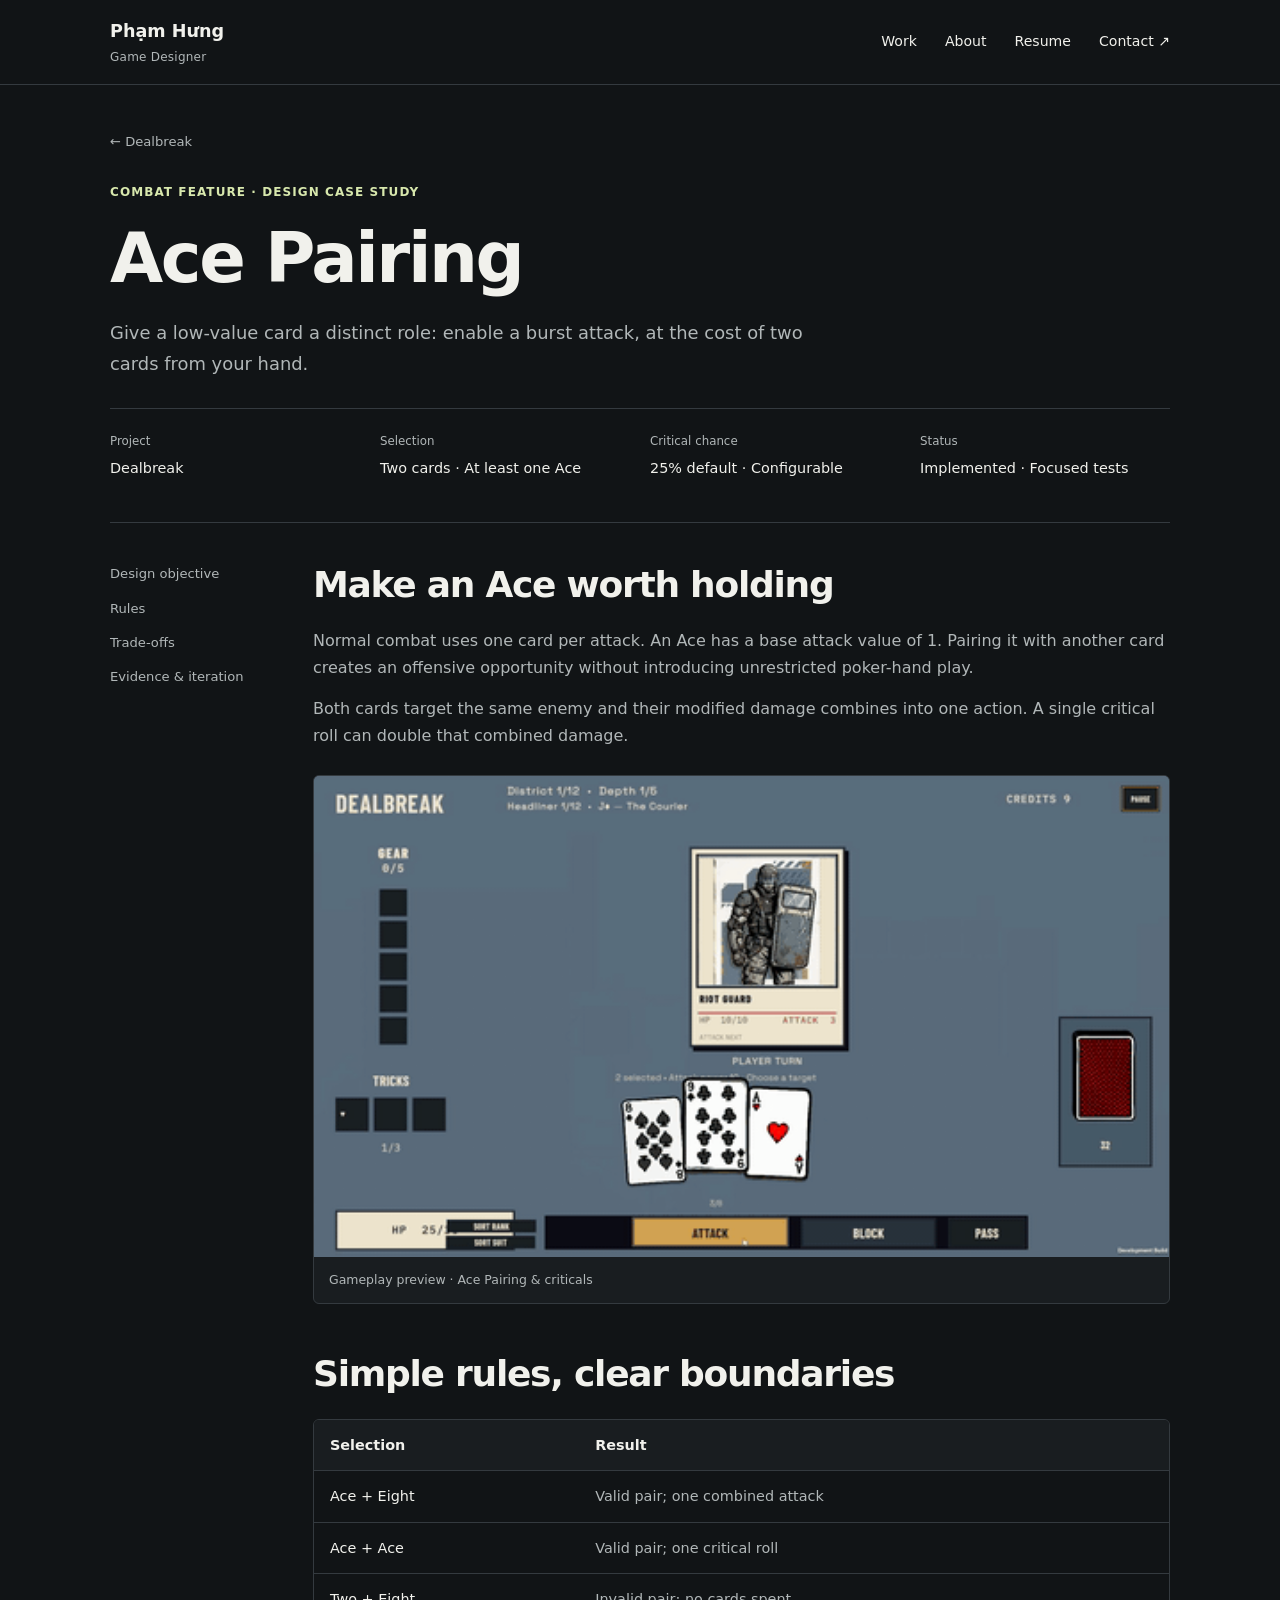
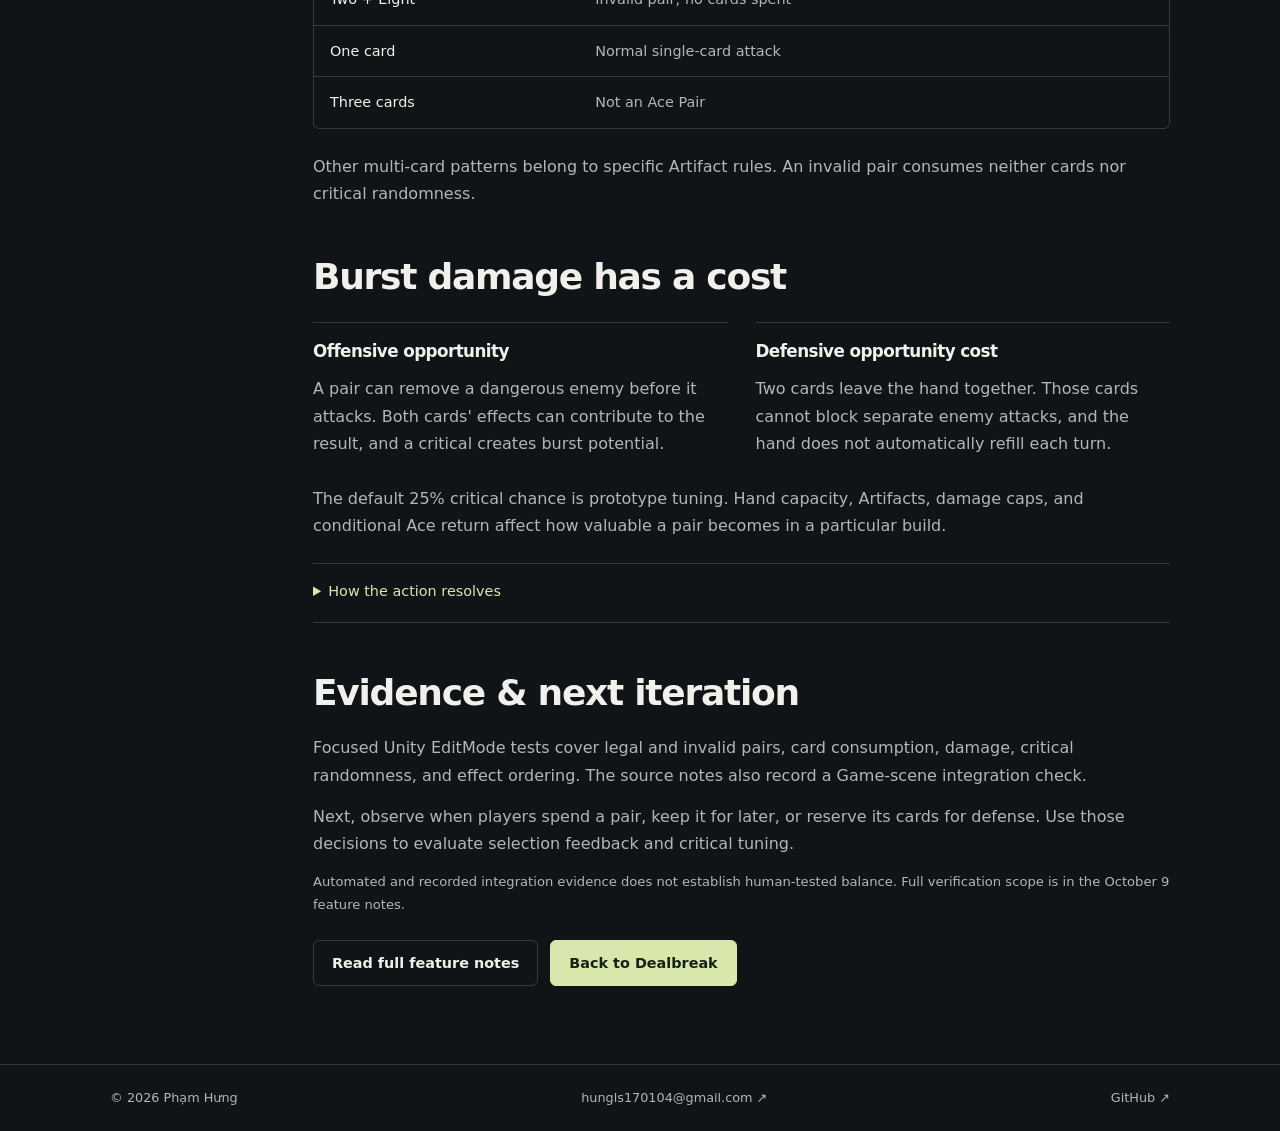
==== commit 70b7be29: "Remove GIF playback controls and autoplay media directly" ====
--- a/ace-pairing.html
+++ b/ace-pairing.html
@@ -2,7 +2,7 @@
 <html lang="en"><head><meta charset="utf-8"><meta name="viewport" content="width=device-width,initial-scale=1"><meta name="theme-color" content="#111416"><meta name="description" content="An Ace Pairing game design case study: giving low-value cards a role through burst damage, defensive opportunity cost, and clear eligibility rules."><title>Ace Pairing — Dealbreak — Phạm Hưng</title><link rel="icon" href="favicon.svg" type="image/svg+xml"><link rel="stylesheet" href="style.css"></head><body><a class="skip" href="#main">Skip to content</a><header class="header"><div class="shell nav"><a class="brand" href="index.html">Phạm Hưng<span>Game Designer</span></a><button class="menu" aria-label="Toggle menu" aria-controls="navlinks" aria-expanded="false">Menu</button><nav id="navlinks" class="nav-links" aria-label="Main navigation"><a href="index.html#work">Work</a><a href="index.html#about">About</a><a href="resume.html">Resume</a><a href="mailto:hungls170104@gmail.com">Contact ↗</a></nav></div></header><main id="main">
 <section class="page-hero shell"><a class="crumb" href="dealbreak.html#combat">← Dealbreak</a><p class="eyebrow">Combat feature · Design case study</p><h1>Ace Pairing</h1><p class="lead">Give a low-value card a distinct role: enable a burst attack, at the cost of two cards from your hand.</p><dl class="facts"><div><dt>Project</dt><dd>Dealbreak</dd></div><div><dt>Selection</dt><dd>Two cards · At least one Ace</dd></div><div><dt>Critical chance</dt><dd>25% default · Configurable</dd></div><div><dt>Status</dt><dd>Implemented · Focused tests</dd></div></dl></section>
 <div class="shell case-body"><aside class="case-nav" aria-label="On this page"><a href="#objective">Design objective</a><a href="#rules">Rules</a><a href="#decisions">Trade-offs</a><a href="#evidence">Evidence &amp; iteration</a></aside><article class="case-content">
-<section id="objective"><h2>Make an Ace worth holding</h2><p>Normal combat uses one card per attack. An Ace has a base attack value of 1. Pairing it with another card creates an offensive opportunity without introducing unrestricted poker-hand play.</p><p>Both cards target the same enemy and their modified damage combines into one action. A single critical roll can double that combined damage.</p><figure class="media"><img src="assets/ace-pair.png" data-motion-src="assets/ace-pair.gif" alt="Ace Pairing and critical damage demonstrated in Dealbreak combat" width="1920" height="1080" loading="lazy"><figcaption><span>Gameplay preview · Ace Pairing &amp; criticals</span><button class="motion-toggle" type="button" aria-pressed="false">Play animation</button></figcaption></figure></section>
+<section id="objective"><h2>Make an Ace worth holding</h2><p>Normal combat uses one card per attack. An Ace has a base attack value of 1. Pairing it with another card creates an offensive opportunity without introducing unrestricted poker-hand play.</p><p>Both cards target the same enemy and their modified damage combines into one action. A single critical roll can double that combined damage.</p><figure class="media"><img src="assets/ace-pair.gif" alt="Ace Pairing and critical damage demonstrated in Dealbreak combat" width="1920" height="1080" loading="lazy"><figcaption><span>Gameplay preview · Ace Pairing &amp; criticals</span></figcaption></figure></section>
 <section id="rules"><h2>Simple rules, clear boundaries</h2><div class="rule-table-wrap"><table class="rule-table"><thead><tr><th scope="col">Selection</th><th scope="col">Result</th></tr></thead><tbody><tr><td>Ace + Eight</td><td>Valid pair; one combined attack</td></tr><tr><td>Ace + Ace</td><td>Valid pair; one critical roll</td></tr><tr><td>Two + Eight</td><td>Invalid pair; no cards spent</td></tr><tr><td>One card</td><td>Normal single-card attack</td></tr><tr><td>Three cards</td><td>Not an Ace Pair</td></tr></tbody></table></div><p>Other multi-card patterns belong to specific Artifact rules. An invalid pair consumes neither cards nor critical randomness.</p></section>
 <section id="decisions"><h2>Burst damage has a cost</h2><div class="pairs"><div><h3>Offensive opportunity</h3><p>A pair can remove a dangerous enemy before it attacks. Both cards' effects can contribute to the result, and a critical creates burst potential.</p></div><div><h3>Defensive opportunity cost</h3><p>Two cards leave the hand together. Those cards cannot block separate enemy attacks, and the hand does not automatically refill each turn.</p></div></div><p>The default 25% critical chance is prototype tuning. Hand capacity, Artifacts, damage caps, and conditional Ace return affect how valuable a pair becomes in a particular build.</p><details><summary>How the action resolves</summary><ol><li>Validate the pair and selected enemy.</li><li>Commit both cards together.</li><li>Calculate each card's modified attack and sum the damage.</li><li>Apply action-level rules and one eligible seeded critical roll.</li><li>Resolve ordered effects and the conditional Ace return.</li></ol><p>On-play effects run once per card. A successful critical doubles the action damage once, after any applicable cap. Ace return remains subject to hand capacity and the runtime rule.</p></details></section>
 <section id="evidence"><h2>Evidence &amp; next iteration</h2><p>Focused Unity EditMode tests cover legal and invalid pairs, card consumption, damage, critical randomness, and effect ordering. The source notes also record a Game-scene integration check.</p><p>Next, observe when players spend a pair, keep it for later, or reserve its cards for defense. Use those decisions to evaluate selection feedback and critical tuning.</p><p class="caption">Automated and recorded integration evidence does not establish human-tested balance. Full verification scope is in the October 9 feature notes.</p><div class="btn-row"><a class="btn outline" href="https://github.com/phamhung1701/phamhung1701.github.io/blob/main/docs/CardPG_Feature_Case_Study.md" target="_blank" rel="noopener noreferrer">Read full feature notes</a><a class="btn primary" href="dealbreak.html">Back to Dealbreak</a></div></section></article></div></main><footer class="footer"><div class="shell"><span>© <span data-year>2026</span> Phạm Hưng</span><a href="mailto:hungls170104@gmail.com">hungls170104@gmail.com ↗</a><a href="https://github.com/phamhung1701" target="_blank" rel="noopener noreferrer">GitHub ↗</a></div></footer><script src="script.js" defer></script></body></html>
--- a/style.css
+++ b/style.css
@@ -1,6 +1,6 @@
 :root{color-scheme:dark;--bg:#111416;--panel:#191d20;--line:#343a3f;--text:#f1f1ec;--muted:#b1b7b8;--accent:#d8e8ad;--max:1060px}
 *{box-sizing:border-box}html{scroll-behavior:smooth}body{margin:0;background:var(--bg);color:var(--text);font:16px/1.7 system-ui,-apple-system,'Segoe UI',sans-serif}a{color:inherit;text-decoration:none}button{font:inherit;cursor:pointer}img{display:block;width:100%;height:auto}h1,h2,h3{margin:0;line-height:1.2;letter-spacing:-.035em}h1{font-size:clamp(2.8rem,6vw,4.3rem)}h2{font-size:clamp(1.7rem,3vw,2.25rem)}h3{font-size:1.45rem}p,li{color:var(--muted)}p{margin:14px 0}a:hover{color:var(--accent)}::selection{background:var(--accent);color:var(--bg)}:focus-visible{outline:2px solid var(--accent);outline-offset:5px}.shell{width:min(calc(100% - 64px),var(--max));margin-inline:auto}.skip{position:absolute;top:-100px;left:15px;padding:10px;background:var(--accent);color:var(--bg);z-index:10}.skip:focus{top:12px}.header{border-bottom:1px solid var(--line)}.nav{height:84px;display:flex;align-items:center;justify-content:space-between;gap:20px}.brand{font-weight:650;font-size:1.1rem}.brand span{display:block;color:var(--muted);font-size:.75rem;font-weight:400;letter-spacing:.02em}.nav-links{display:flex;gap:28px;font-size:.88rem}.menu{display:none;background:var(--panel);color:var(--text);border:1px solid var(--line);padding:7px 14px;border-radius:5px}.hero{padding-block:68px 56px}.hero h1 span{display:block}.eyebrow{color:var(--accent);font-size:.75rem;font-weight:600;letter-spacing:.09em;text-transform:uppercase}.hero .eyebrow{margin-top:0}.lead{font-size:1.12rem;max-width:710px;line-height:1.75}.hero .lead{margin-top:23px}.accent{color:var(--accent)}.serif{font:inherit;letter-spacing:inherit}.tiny,.meta,.caption,.crumb,.muted{font-size:.82rem;color:var(--muted)}.tiny{margin-top:24px}.btn-row{display:flex;align-items:center;gap:12px;flex-wrap:wrap;margin-top:24px}.btn{display:inline-flex;align-items:center;justify-content:center;border:1px solid var(--line);border-radius:6px;padding:10px 18px;min-height:44px;font-size:.9rem;font-weight:600}.btn.primary{background:var(--accent);color:#172017;border-color:var(--accent)}.btn:hover{border-color:var(--accent)}.btn.primary:hover{background:#e5f2c5}.link{display:inline-block;color:var(--accent);font-size:.9rem;font-weight:600}.link:hover{text-decoration:underline;text-underline-offset:4px}.section{padding-block:44px 56px;border-top:1px solid var(--line)}.section-head{display:flex;justify-content:space-between;align-items:baseline;margin-bottom:24px}.featured{border:1px solid var(--line);border-radius:8px;overflow:hidden;background:var(--panel)}.project-image{display:block;background:#526373}.project-image img{aspect-ratio:16/9;object-fit:contain}.project-copy{padding:28px 32px 32px}.project-copy .eyebrow{margin-top:0}.project-copy h3{font-size:2rem}.project-copy p{max-width:790px}.subtitle{color:var(--text);font-size:1.1rem}.project-copy p{max-width:790px}.tags{display:flex;gap:8px;flex-wrap:wrap;margin-top:20px}.tags span{font-size:.75rem;border:1px solid var(--line);padding:3px 10px;border-radius:4px;color:var(--muted)}.project.compact{display:grid;grid-template-columns:1fr 1fr;gap:40px;padding-top:32px;margin-top:32px;border-top:1px solid var(--line)}.compact .tiny{margin-top:10px}.compact .eyebrow{margin-top:0}.compact p:first-child{margin-top:0}.cols{display:grid;grid-template-columns:1fr 2fr;gap:60px}.intro{color:var(--text);font-size:1.15rem;margin-top:0}.skills{display:grid;grid-template-columns:1fr 1fr;gap:28px;margin:26px 0}.skills h3{font-size:1rem}.skills p{font-size:.92rem}.contact{padding-block:52px 64px}.contact .btn{margin-top:12px}.footer{border-top:1px solid var(--line);padding-block:22px;font-size:.8rem;color:var(--muted)}.footer .shell{display:flex;gap:20px;justify-content:space-between;flex-wrap:wrap}
-.page-hero{padding-block:42px}.page-hero .eyebrow{margin-top:28px}.page-hero h1{margin-block:12px 18px}.facts{display:grid;grid-template-columns:repeat(4,minmax(0,1fr));gap:20px;border-top:1px solid var(--line);padding-top:22px;margin:28px 0 0}.facts dt{font-size:.74rem;color:var(--muted)}.facts dd{margin:5px 0 0;font-size:.9rem}.case-body{display:grid;grid-template-columns:155px minmax(0,1fr);gap:48px;border-top:1px solid var(--line);padding-block:40px 30px}.case-nav{position:sticky;top:28px;align-self:start;display:grid;gap:12px;font-size:.82rem;color:var(--muted)}.case-content section{margin-bottom:48px;scroll-margin-top:24px}.case-content h2{margin-bottom:20px}.case-content h3{font-size:1.05rem;margin:20px 0 8px}.case-content li{margin-bottom:8px}.pairs{display:grid;grid-template-columns:1fr 1fr;gap:28px;margin-top:24px}.pairs>div{border-top:1px solid var(--line)}.pairs h3{margin-top:18px}.media{margin:26px 0;border:1px solid var(--line);border-radius:6px;overflow:hidden;background:var(--panel)}.media img{aspect-ratio:16/9;object-fit:contain;background:#526373}.media figcaption{display:flex;align-items:center;justify-content:space-between;gap:16px;padding:12px 15px;color:var(--muted);font-size:.78rem}.motion-toggle{flex-shrink:0;border:1px solid var(--line);background:transparent;color:var(--accent);border-radius:4px;padding:6px 12px;font-size:.78rem;min-height:36px}.motion-toggle:hover{border-color:var(--accent)}details{border-block:1px solid var(--line);padding:15px 0;margin:24px 0}summary{cursor:pointer;font-size:.9rem;color:var(--accent);min-height:28px}details[open] summary{margin-bottom:16px}.extra-previews .media:first-child{margin-top:16px}.media-grid,.doc-grid{display:grid;grid-template-columns:1fr 1fr;gap:18px}.media-grid .media{margin-top:0}.doc-grid{margin:24px 0}.doc-card{border:1px solid var(--line);padding:22px;border-radius:6px;background:var(--panel)}.doc-card:hover{border-color:var(--accent)}.doc-card h3{margin:0}.doc-card p{font-size:.9rem}.rule-table-wrap{overflow-x:auto;border:1px solid var(--line);border-radius:6px;margin:24px 0}.rule-table{width:100%;border-collapse:collapse;text-align:left;font-size:.9rem}.rule-table td,.rule-table th{padding:13px 16px;border-bottom:1px solid var(--line)}.rule-table th{background:var(--panel)}.rule-table td{color:var(--muted)}.rule-table td:first-child{color:var(--text);white-space:nowrap}.rule-table tr:last-child td{border-bottom:0}.callout{padding:18px 22px;border-left:2px solid var(--accent);background:var(--panel);margin:24px 0}.callout p{margin:0}.resume-wrap{max-width:900px;padding-block:44px 64px}.resume-wrap>h1{font-size:clamp(2rem,4vw,3rem);margin-top:15px}.resume-paper{color-scheme:light;background:#f7f7f2;color:#202829;padding:40px 48px;margin-top:30px;border-radius:5px}.resume-paper h1{font-size:2rem;margin:0}.resume-paper h2{font-size:1.1rem;border-bottom:1px solid #b9c0be;padding-bottom:5px;margin:24px 0 12px}.resume-paper h3{font-size:1rem}.resume-paper p,.resume-paper li{color:#3d4848;font-size:.9rem;line-height:1.6}.resume-paper ul{padding-left:20px}.resume-paper li{margin-bottom:5px}.resume-paper a{color:#35562b;text-decoration:underline}.resume-row{display:flex;justify-content:space-between;gap:20px}.resume-row span{font-size:.82rem;white-space:nowrap}.resume-sub{font-style:italic;margin-top:5px}.print-note{font-size:.8rem}.case-content code{overflow-wrap:anywhere}
+.page-hero{padding-block:42px}.page-hero .eyebrow{margin-top:28px}.page-hero h1{margin-block:12px 18px}.facts{display:grid;grid-template-columns:repeat(4,minmax(0,1fr));gap:20px;border-top:1px solid var(--line);padding-top:22px;margin:28px 0 0}.facts dt{font-size:.74rem;color:var(--muted)}.facts dd{margin:5px 0 0;font-size:.9rem}.case-body{display:grid;grid-template-columns:155px minmax(0,1fr);gap:48px;border-top:1px solid var(--line);padding-block:40px 30px}.case-nav{position:sticky;top:28px;align-self:start;display:grid;gap:12px;font-size:.82rem;color:var(--muted)}.case-content section{margin-bottom:48px;scroll-margin-top:24px}.case-content h2{margin-bottom:20px}.case-content h3{font-size:1.05rem;margin:20px 0 8px}.case-content li{margin-bottom:8px}.pairs{display:grid;grid-template-columns:1fr 1fr;gap:28px;margin-top:24px}.pairs>div{border-top:1px solid var(--line)}.pairs h3{margin-top:18px}.media{margin:26px 0;border:1px solid var(--line);border-radius:6px;overflow:hidden;background:var(--panel)}.media img{aspect-ratio:16/9;object-fit:contain;background:#526373}.media figcaption{display:flex;align-items:center;justify-content:space-between;gap:16px;padding:12px 15px;color:var(--muted);font-size:.78rem}details{border-block:1px solid var(--line);padding:15px 0;margin:24px 0}summary{cursor:pointer;font-size:.9rem;color:var(--accent);min-height:28px}details[open] summary{margin-bottom:16px}.extra-previews .media:first-child{margin-top:16px}.media-grid,.doc-grid{display:grid;grid-template-columns:1fr 1fr;gap:18px}.media-grid .media{margin-top:0}.doc-grid{margin:24px 0}.doc-card{border:1px solid var(--line);padding:22px;border-radius:6px;background:var(--panel)}.doc-card:hover{border-color:var(--accent)}.doc-card h3{margin:0}.doc-card p{font-size:.9rem}.rule-table-wrap{overflow-x:auto;border:1px solid var(--line);border-radius:6px;margin:24px 0}.rule-table{width:100%;border-collapse:collapse;text-align:left;font-size:.9rem}.rule-table td,.rule-table th{padding:13px 16px;border-bottom:1px solid var(--line)}.rule-table th{background:var(--panel)}.rule-table td{color:var(--muted)}.rule-table td:first-child{color:var(--text);white-space:nowrap}.rule-table tr:last-child td{border-bottom:0}.callout{padding:18px 22px;border-left:2px solid var(--accent);background:var(--panel);margin:24px 0}.callout p{margin:0}.resume-wrap{max-width:900px;padding-block:44px 64px}.resume-wrap>h1{font-size:clamp(2rem,4vw,3rem);margin-top:15px}.resume-paper{color-scheme:light;background:#f7f7f2;color:#202829;padding:40px 48px;margin-top:30px;border-radius:5px}.resume-paper h1{font-size:2rem;margin:0}.resume-paper h2{font-size:1.1rem;border-bottom:1px solid #b9c0be;padding-bottom:5px;margin:24px 0 12px}.resume-paper h3{font-size:1rem}.resume-paper p,.resume-paper li{color:#3d4848;font-size:.9rem;line-height:1.6}.resume-paper ul{padding-left:20px}.resume-paper li{margin-bottom:5px}.resume-paper a{color:#35562b;text-decoration:underline}.resume-row{display:flex;justify-content:space-between;gap:20px}.resume-row span{font-size:.82rem;white-space:nowrap}.resume-sub{font-style:italic;margin-top:5px}.print-note{font-size:.8rem}.case-content code{overflow-wrap:anywhere}
 @media(max-width:760px){.shell{width:calc(100% - 36px)}.nav{height:72px}.menu{display:block}.nav-links{display:none;position:absolute;top:72px;left:0;right:0;background:var(--panel);border-bottom:1px solid var(--line);padding:20px;z-index:5;flex-direction:column;gap:18px}.nav-links.open{display:flex}.hero{padding-block:44px}.hero .lead br{display:none}.section{padding-block:32px 40px}.project-copy{padding:22px}.project.compact,.cols{grid-template-columns:1fr;gap:16px}.compact p:first-child{margin-top:8px}.skills{gap:20px}.case-body{grid-template-columns:1fr;gap:30px;padding-top:26px}.case-nav{position:static;display:flex;gap:10px 18px;flex-wrap:wrap}.facts{grid-template-columns:1fr 1fr;gap:20px}.pairs{grid-template-columns:1fr;gap:8px}.doc-grid,.media-grid{grid-template-columns:1fr}.media figcaption{align-items:flex-start}.resume-paper{padding:26px 22px}.resume-row{display:block}.resume-row span{display:block;margin-top:5px}.footer .shell{justify-content:flex-start}.page-hero{padding-block:32px}}
 @media(max-width:390px){.media figcaption{flex-direction:column;gap:8px}.skills{grid-template-columns:1fr}.btn-row .btn{font-size:.82rem;padding-inline:14px}}
 @media(prefers-reduced-motion:reduce){html{scroll-behavior:auto}}
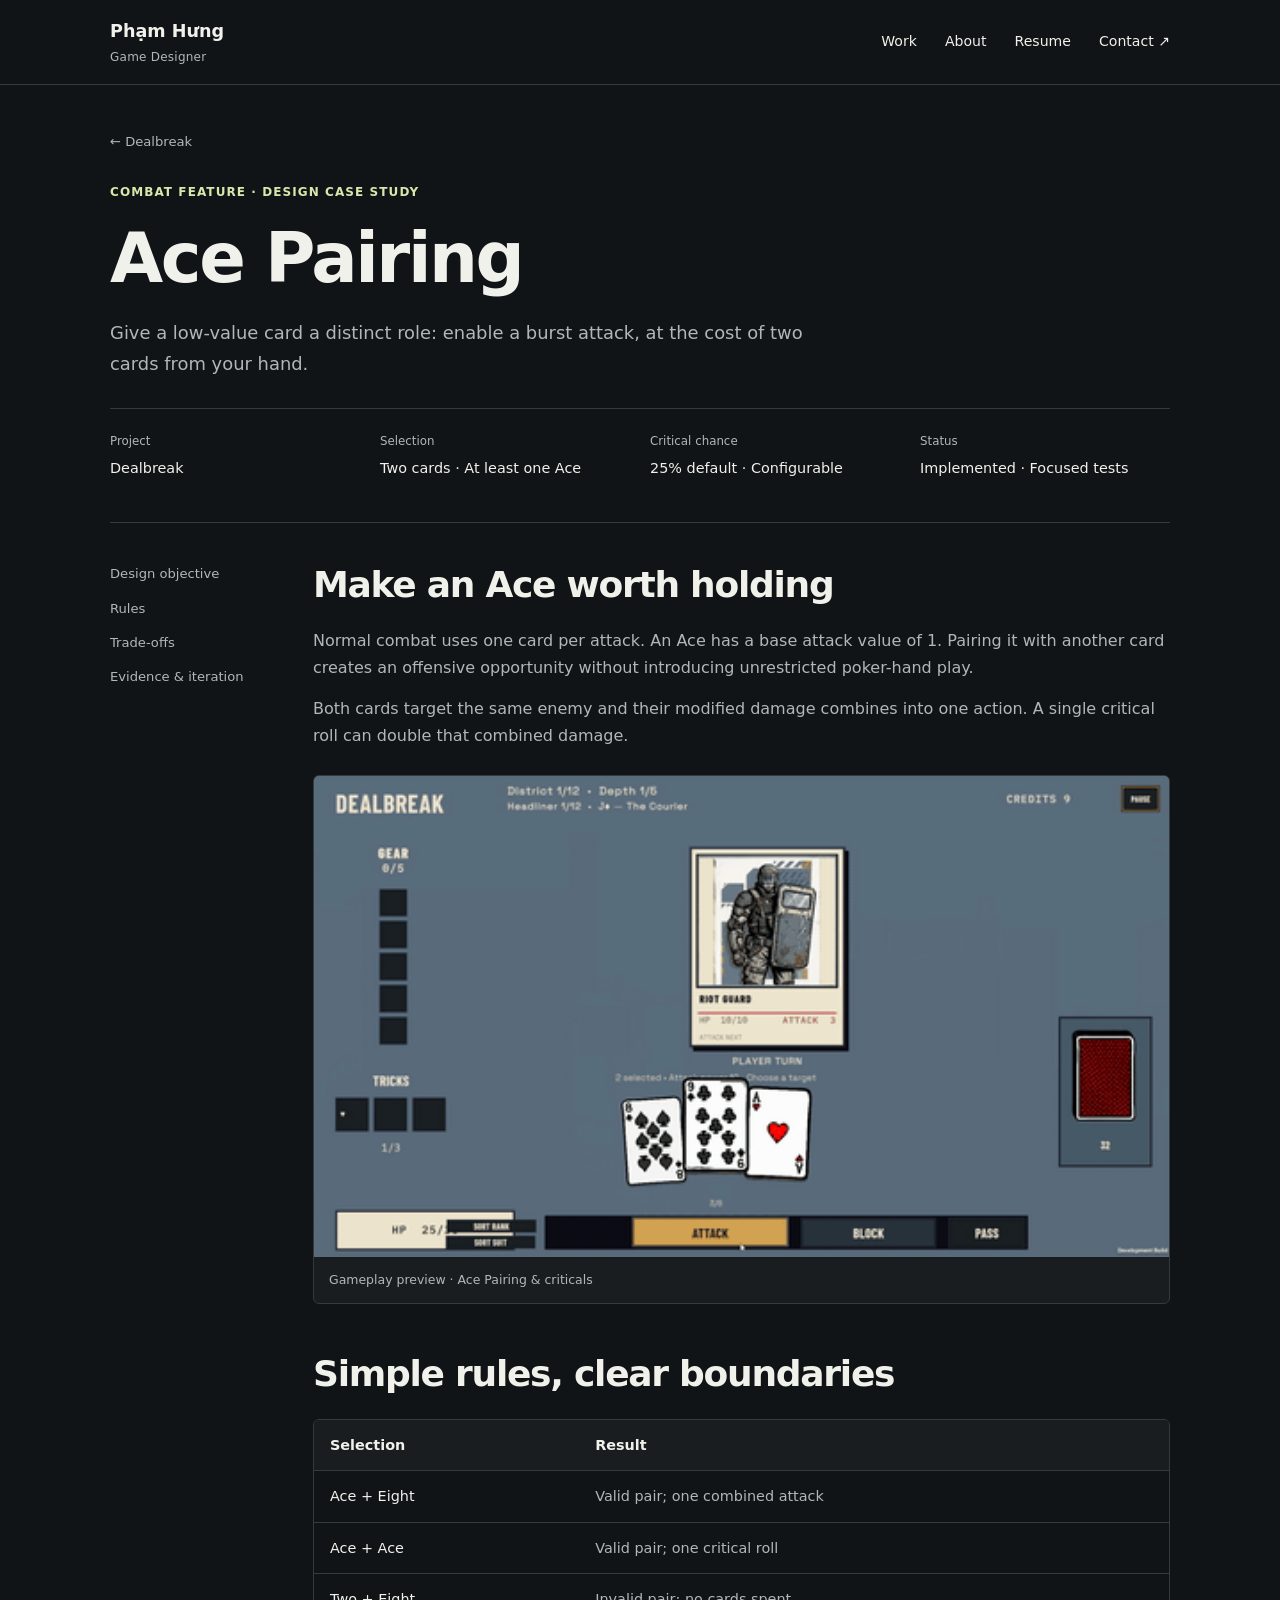
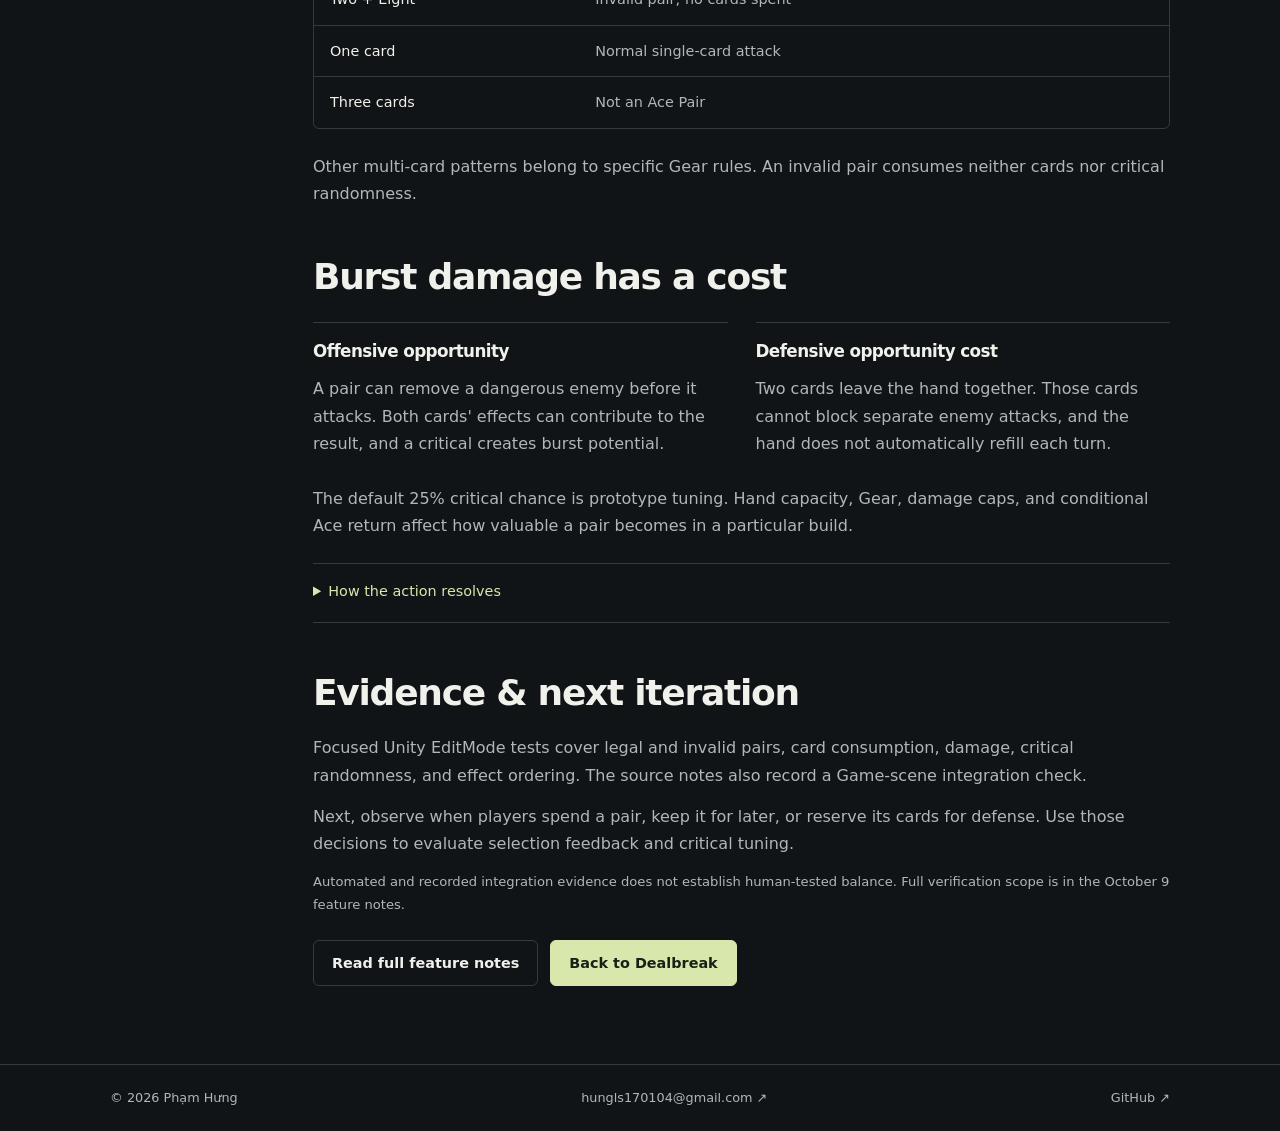
==== commit cf5d4154: "Update Dealbreak terminology across portfolio and design documents" ====
--- a/ace-pairing.html
+++ b/ace-pairing.html
@@ -3,6 +3,6 @@
 <section class="page-hero shell"><a class="crumb" href="dealbreak.html#combat">← Dealbreak</a><p class="eyebrow">Combat feature · Design case study</p><h1>Ace Pairing</h1><p class="lead">Give a low-value card a distinct role: enable a burst attack, at the cost of two cards from your hand.</p><dl class="facts"><div><dt>Project</dt><dd>Dealbreak</dd></div><div><dt>Selection</dt><dd>Two cards · At least one Ace</dd></div><div><dt>Critical chance</dt><dd>25% default · Configurable</dd></div><div><dt>Status</dt><dd>Implemented · Focused tests</dd></div></dl></section>
 <div class="shell case-body"><aside class="case-nav" aria-label="On this page"><a href="#objective">Design objective</a><a href="#rules">Rules</a><a href="#decisions">Trade-offs</a><a href="#evidence">Evidence &amp; iteration</a></aside><article class="case-content">
 <section id="objective"><h2>Make an Ace worth holding</h2><p>Normal combat uses one card per attack. An Ace has a base attack value of 1. Pairing it with another card creates an offensive opportunity without introducing unrestricted poker-hand play.</p><p>Both cards target the same enemy and their modified damage combines into one action. A single critical roll can double that combined damage.</p><figure class="media"><img src="assets/ace-pair.gif" alt="Ace Pairing and critical damage demonstrated in Dealbreak combat" width="1920" height="1080" loading="lazy"><figcaption><span>Gameplay preview · Ace Pairing &amp; criticals</span></figcaption></figure></section>
-<section id="rules"><h2>Simple rules, clear boundaries</h2><div class="rule-table-wrap"><table class="rule-table"><thead><tr><th scope="col">Selection</th><th scope="col">Result</th></tr></thead><tbody><tr><td>Ace + Eight</td><td>Valid pair; one combined attack</td></tr><tr><td>Ace + Ace</td><td>Valid pair; one critical roll</td></tr><tr><td>Two + Eight</td><td>Invalid pair; no cards spent</td></tr><tr><td>One card</td><td>Normal single-card attack</td></tr><tr><td>Three cards</td><td>Not an Ace Pair</td></tr></tbody></table></div><p>Other multi-card patterns belong to specific Artifact rules. An invalid pair consumes neither cards nor critical randomness.</p></section>
-<section id="decisions"><h2>Burst damage has a cost</h2><div class="pairs"><div><h3>Offensive opportunity</h3><p>A pair can remove a dangerous enemy before it attacks. Both cards' effects can contribute to the result, and a critical creates burst potential.</p></div><div><h3>Defensive opportunity cost</h3><p>Two cards leave the hand together. Those cards cannot block separate enemy attacks, and the hand does not automatically refill each turn.</p></div></div><p>The default 25% critical chance is prototype tuning. Hand capacity, Artifacts, damage caps, and conditional Ace return affect how valuable a pair becomes in a particular build.</p><details><summary>How the action resolves</summary><ol><li>Validate the pair and selected enemy.</li><li>Commit both cards together.</li><li>Calculate each card's modified attack and sum the damage.</li><li>Apply action-level rules and one eligible seeded critical roll.</li><li>Resolve ordered effects and the conditional Ace return.</li></ol><p>On-play effects run once per card. A successful critical doubles the action damage once, after any applicable cap. Ace return remains subject to hand capacity and the runtime rule.</p></details></section>
+<section id="rules"><h2>Simple rules, clear boundaries</h2><div class="rule-table-wrap"><table class="rule-table"><thead><tr><th scope="col">Selection</th><th scope="col">Result</th></tr></thead><tbody><tr><td>Ace + Eight</td><td>Valid pair; one combined attack</td></tr><tr><td>Ace + Ace</td><td>Valid pair; one critical roll</td></tr><tr><td>Two + Eight</td><td>Invalid pair; no cards spent</td></tr><tr><td>One card</td><td>Normal single-card attack</td></tr><tr><td>Three cards</td><td>Not an Ace Pair</td></tr></tbody></table></div><p>Other multi-card patterns belong to specific Gear rules. An invalid pair consumes neither cards nor critical randomness.</p></section>
+<section id="decisions"><h2>Burst damage has a cost</h2><div class="pairs"><div><h3>Offensive opportunity</h3><p>A pair can remove a dangerous enemy before it attacks. Both cards' effects can contribute to the result, and a critical creates burst potential.</p></div><div><h3>Defensive opportunity cost</h3><p>Two cards leave the hand together. Those cards cannot block separate enemy attacks, and the hand does not automatically refill each turn.</p></div></div><p>The default 25% critical chance is prototype tuning. Hand capacity, Gear, damage caps, and conditional Ace return affect how valuable a pair becomes in a particular build.</p><details><summary>How the action resolves</summary><ol><li>Validate the pair and selected enemy.</li><li>Commit both cards together.</li><li>Calculate each card's modified attack and sum the damage.</li><li>Apply action-level rules and one eligible seeded critical roll.</li><li>Resolve ordered effects and the conditional Ace return.</li></ol><p>On-play effects run once per card. A successful critical doubles the action damage once, after any applicable cap. Ace return remains subject to hand capacity and the runtime rule.</p></details></section>
 <section id="evidence"><h2>Evidence &amp; next iteration</h2><p>Focused Unity EditMode tests cover legal and invalid pairs, card consumption, damage, critical randomness, and effect ordering. The source notes also record a Game-scene integration check.</p><p>Next, observe when players spend a pair, keep it for later, or reserve its cards for defense. Use those decisions to evaluate selection feedback and critical tuning.</p><p class="caption">Automated and recorded integration evidence does not establish human-tested balance. Full verification scope is in the October 9 feature notes.</p><div class="btn-row"><a class="btn outline" href="https://github.com/phamhung1701/phamhung1701.github.io/blob/main/docs/CardPG_Feature_Case_Study.md" target="_blank" rel="noopener noreferrer">Read full feature notes</a><a class="btn primary" href="dealbreak.html">Back to Dealbreak</a></div></section></article></div></main><footer class="footer"><div class="shell"><span>© <span data-year>2026</span> Phạm Hưng</span><a href="mailto:hungls170104@gmail.com">hungls170104@gmail.com ↗</a><a href="https://github.com/phamhung1701" target="_blank" rel="noopener noreferrer">GitHub ↗</a></div></footer><script src="script.js" defer></script></body></html>
